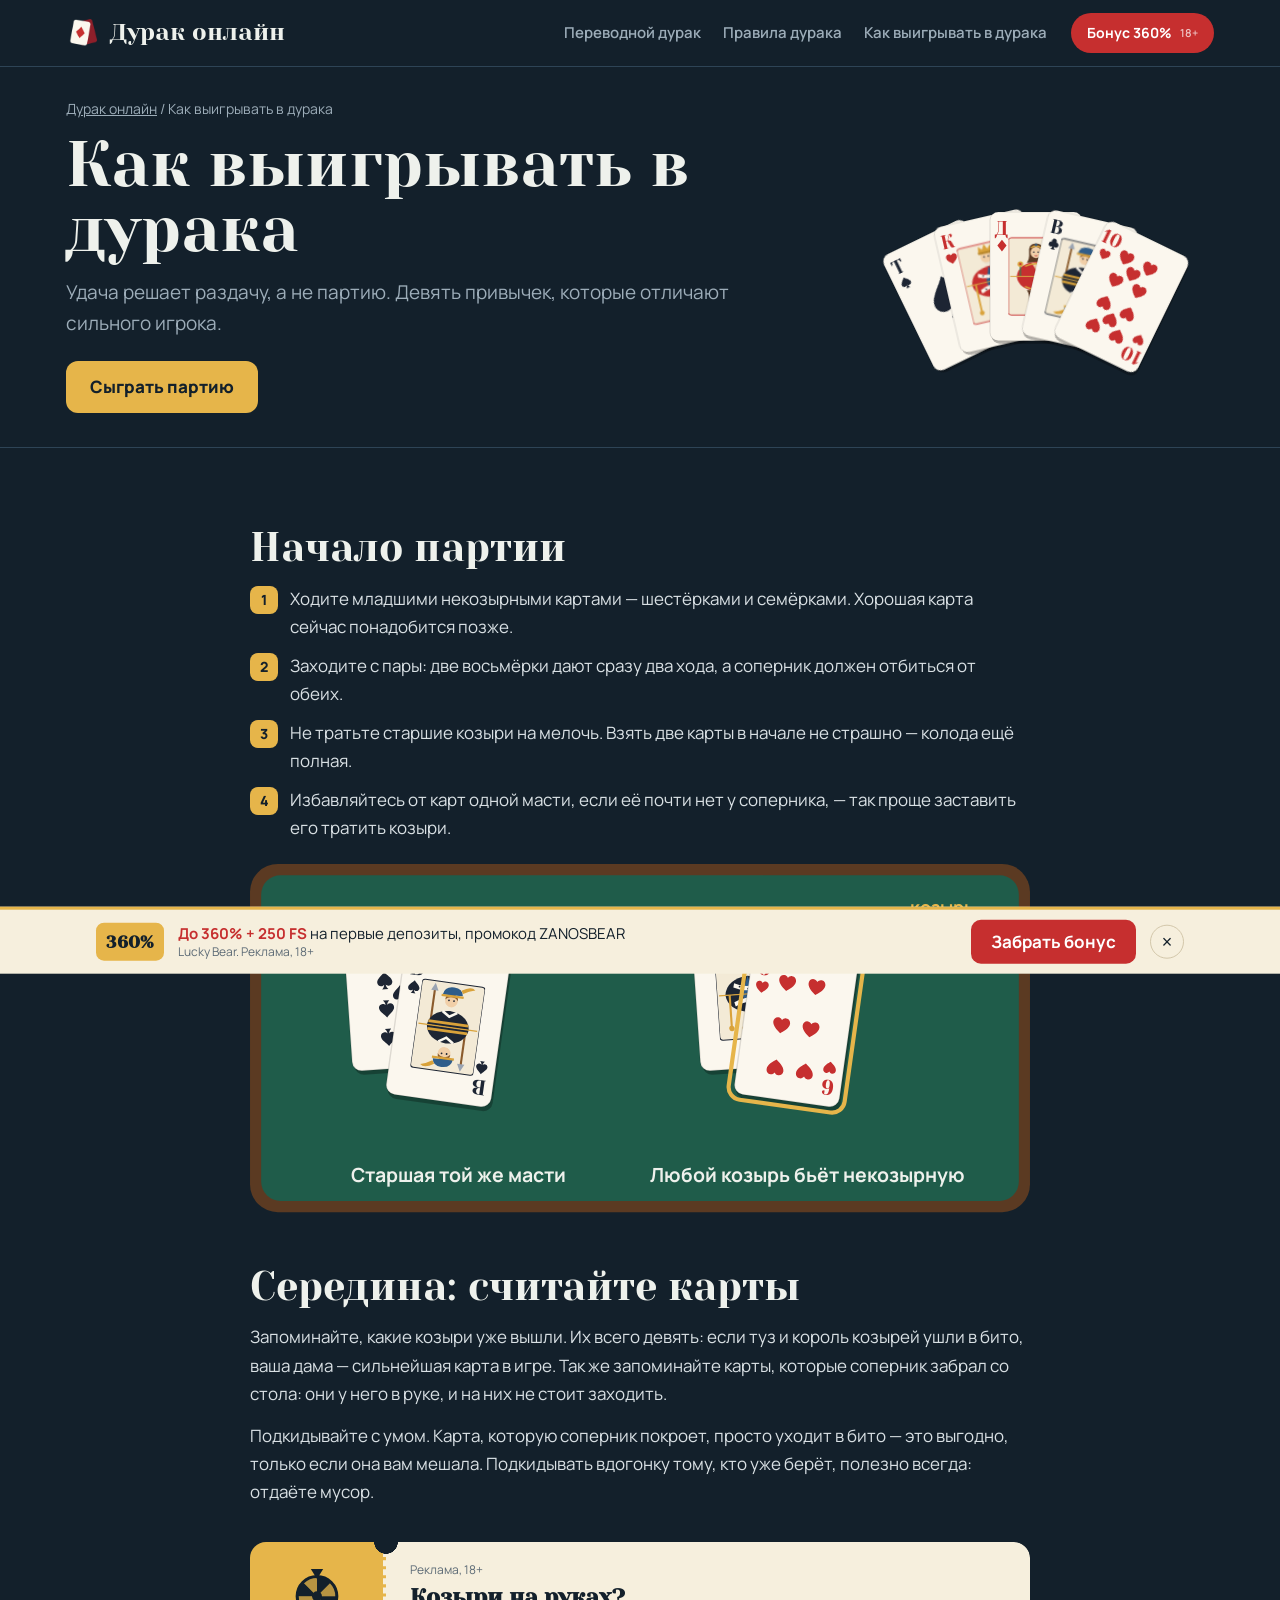
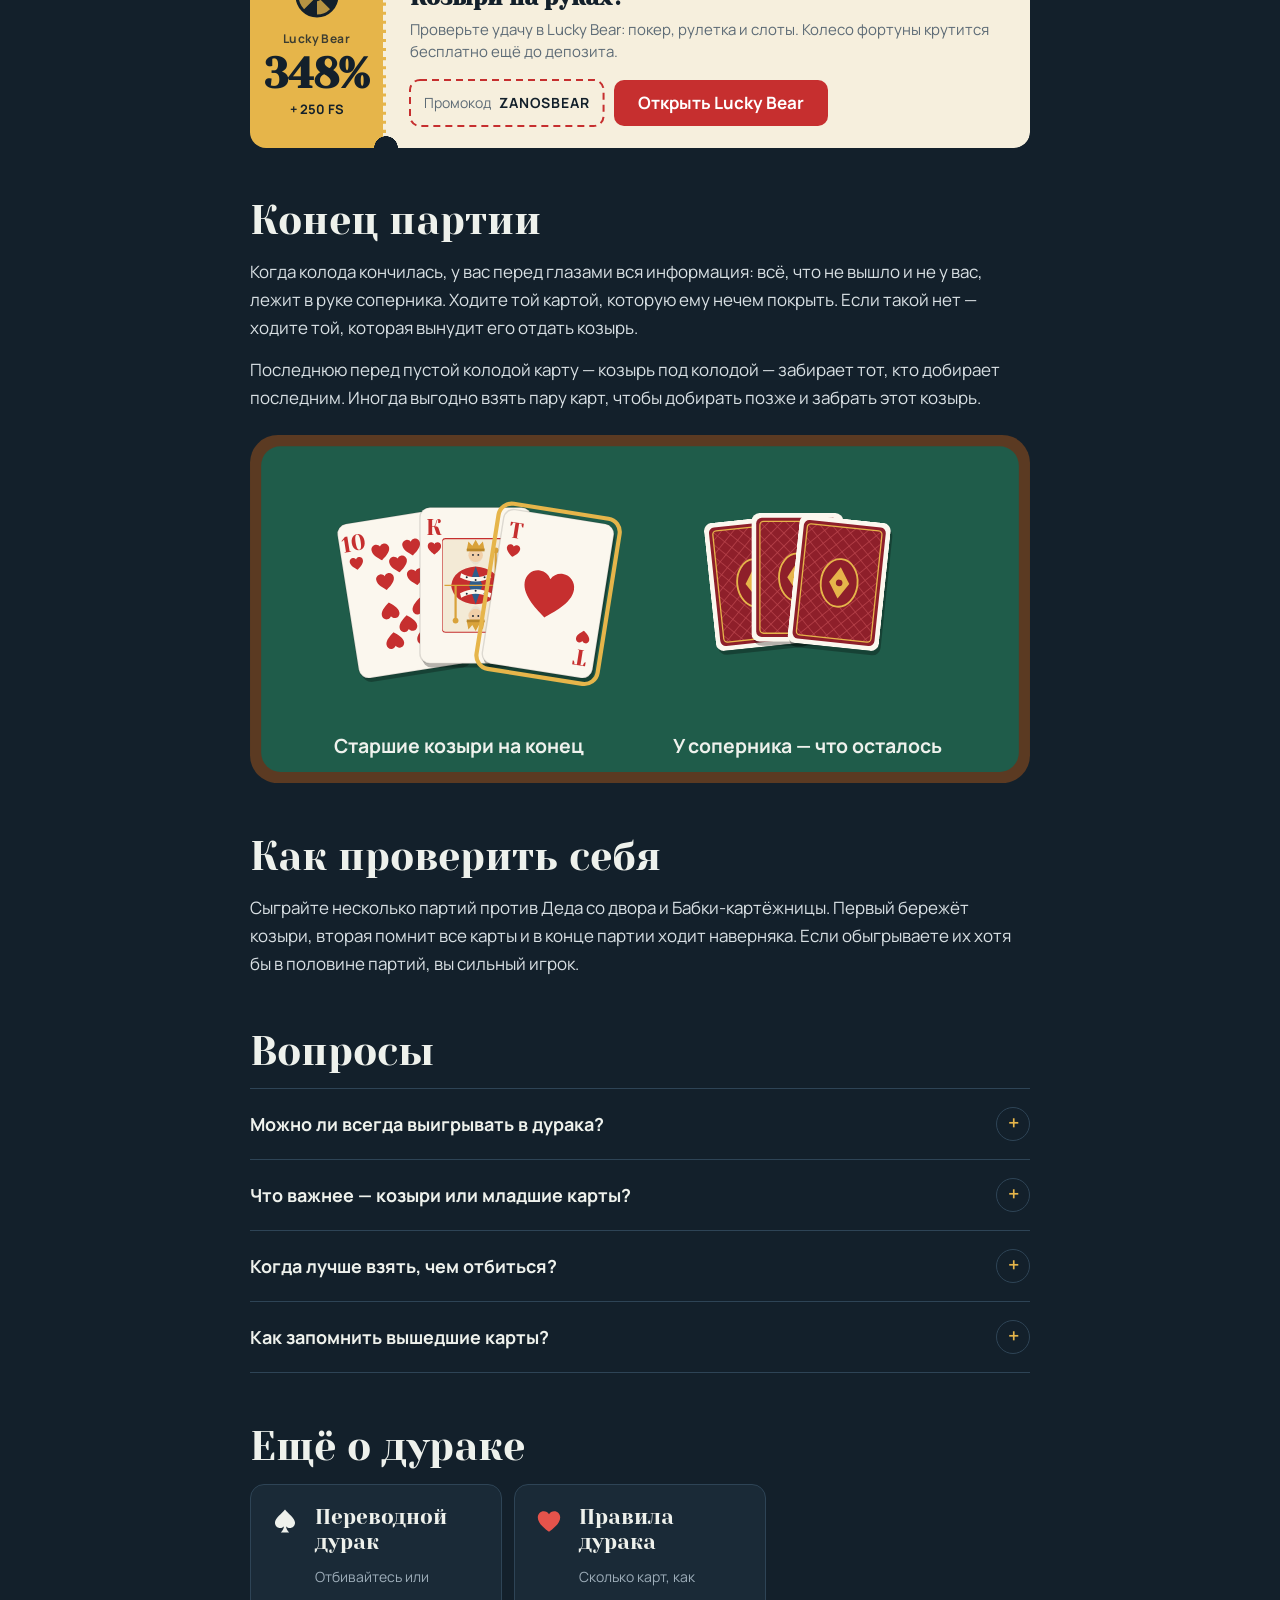
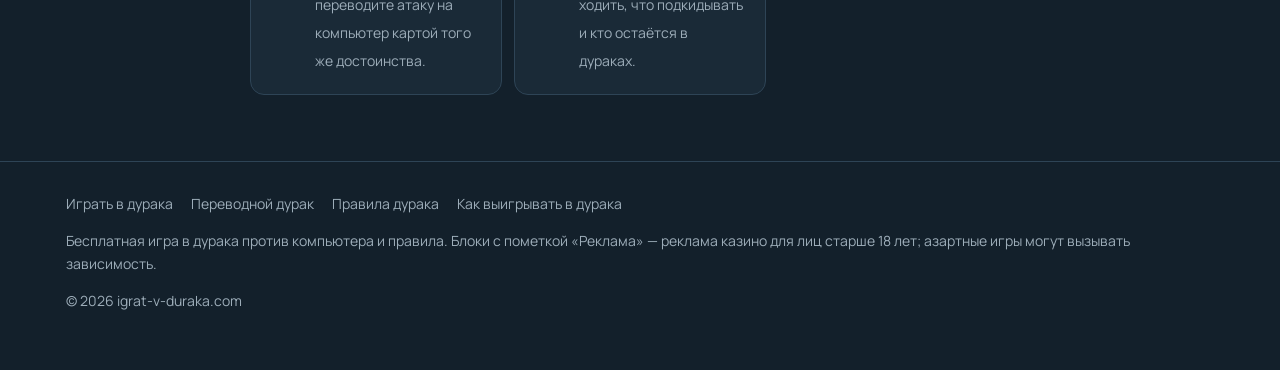
==== kak-vyigrat-v-duraka/index.html @ aa810a88 "Дурак онлайн: игра с компьютером (подкидной, переводной), правила, советы Co-Authored-By: Claude Opu" ====
<!DOCTYPE html>
<html lang="ru">
<head>
<meta charset="utf-8" />
<meta name="viewport" content="width=device-width, initial-scale=1" />
<title>Как выигрывать в дурака — 9 советов, которые работают</title>
<meta name="description" content="Как всегда выигрывать в дурака: какие карты держать, когда брать, как считать козыри и вышедшие карты, что подкидывать и как играть в конце партии." />
<meta name="robots" content="index, follow, max-image-preview:large" />
<meta name="theme-color" content="#13202B" />
<link rel="canonical" href="https://igrat-v-duraka.com/kak-vyigrat-v-duraka/" />
<meta property="og:type" content="website" />
<meta property="og:site_name" content="Дурак онлайн" />
<meta property="og:title" content="Как выигрывать в дурака — 9 советов, которые работают" />
<meta property="og:description" content="Как всегда выигрывать в дурака: какие карты держать, когда брать, как считать козыри и вышедшие карты, что подкидывать и как играть в конце партии." />
<meta property="og:url" content="https://igrat-v-duraka.com/kak-vyigrat-v-duraka/" />
<meta property="og:image" content="https://igrat-v-duraka.com/assets/og.png" />
<meta property="og:locale" content="ru_RU" />
<link rel="icon" href="/favicon.ico" sizes="any" />
<link rel="apple-touch-icon" href="/assets/icon-180.png" />
<link rel="preconnect" href="https://fonts.googleapis.com" />
<link rel="preconnect" href="https://fonts.gstatic.com" crossorigin />
<link rel="stylesheet" href="https://fonts.googleapis.com/css2?family=Yeseva+One&family=Manrope:wght@400;600;700;800&display=swap" />
<link rel="stylesheet" href="/assets/site.css?v=1" />
<script type="application/ld+json">{"@context": "https://schema.org", "@graph": [{"@type": "WebPage", "@id": "https://igrat-v-duraka.com/kak-vyigrat-v-duraka/#page", "url": "https://igrat-v-duraka.com/kak-vyigrat-v-duraka/", "name": "Как выигрывать в дурака — 9 советов, которые работают", "description": "Как всегда выигрывать в дурака: какие карты держать, когда брать, как считать козыри и вышедшие карты, что подкидывать и как играть в конце партии.", "inLanguage": "ru-RU", "isPartOf": {"@id": "https://igrat-v-duraka.com/#website"}}, {"@type": "BreadcrumbList", "itemListElement": [{"@type": "ListItem", "position": 1, "name": "Дурак онлайн", "item": "https://igrat-v-duraka.com/"}, {"@type": "ListItem", "position": 2, "name": "Как выигрывать в дурака", "item": "https://igrat-v-duraka.com/kak-vyigrat-v-duraka/"}]}, {"@type": "FAQPage", "@id": "https://igrat-v-duraka.com/kak-vyigrat-v-duraka/#faq", "mainEntity": [{"@type": "Question", "name": "Можно ли всегда выигрывать в дурака?", "acceptedAnswer": {"@type": "Answer", "text": "Нет: при плохой раздаче проиграть может и сильный игрок. Но счёт карт и бережливость к козырям заметно увеличивают долю побед."}}, {"@type": "Question", "name": "Что важнее — козыри или младшие карты?", "acceptedAnswer": {"@type": "Answer", "text": "Козыри решают конец партии. Поэтому в начале ими не разбрасываются, а избавляются от мелочи."}}, {"@type": "Question", "name": "Когда лучше взять, чем отбиться?", "acceptedAnswer": {"@type": "Answer", "text": "Когда отбиться можно только старшим козырем, а колода ещё большая. Пара мелких карт не испортит руку."}}, {"@type": "Question", "name": "Как запомнить вышедшие карты?", "acceptedAnswer": {"@type": "Answer", "text": "Начните с козырей и тузов. Девять козырей и четыре туза запомнить легко, а это самые важные карты."}}]}]}</script>
</head>
<body class="durak">
<svg width="0" height="0" style="position:absolute" aria-hidden="true" focusable="false"><defs><symbol id="su0" viewBox="0 0 24 24"><path d="M12 2.2C9.6 5.6 3.4 9.4 3.4 13.6c0 2.6 2 4.5 4.4 4.5 1.5 0 2.7-.7 3.3-1.6-.2 2-1 3.7-2.7 5.3h7.2c-1.7-1.6-2.5-3.3-2.7-5.3.6.9 1.8 1.6 3.3 1.6 2.4 0 4.4-1.9 4.4-4.5 0-4.2-6.2-8-8.6-11.4z"/></symbol><symbol id="su1" viewBox="0 0 24 24"><path d="M12 21.2C9.2 18.9 2.4 14.4 2.4 8.9 2.4 5.9 4.7 3.6 7.5 3.6c2 0 3.6 1.1 4.5 2.7.9-1.6 2.5-2.7 4.5-2.7 2.8 0 5.1 2.3 5.1 5.3 0 5.5-6.8 10-9.6 12.3z"/></symbol><symbol id="su2" viewBox="0 0 24 24"><path d="M12 1.8 20 12l-8 10.2L4 12z"/></symbol><symbol id="su3" viewBox="0 0 24 24"><path d="M12 2.4a4.4 4.4 0 0 0-4.1 6A4.4 4.4 0 1 0 10.7 16c-.3 2-1.1 3.9-2.7 5.6h8c-1.6-1.7-2.4-3.6-2.7-5.6a4.4 4.4 0 1 0 2.8-7.6A4.4 4.4 0 0 0 12 2.4z"/></symbol><symbol id="fK" viewBox="0 0 60 42"><path d="M8 42Q10 27 30 25Q50 27 52 42Z" fill="currentColor"/><path d="M30 25 24 42H36Z" fill="#2F5D8A"/><path d="M17 31Q30 38 43 31L44 35Q30 42 16 35Z" fill="#FBF7EE"/><circle cx="22" cy="34.6" r=".9" fill="#1D2533"/><circle cx="30" cy="37.2" r=".9" fill="#1D2533"/><circle cx="38" cy="34.6" r=".9" fill="#1D2533"/><path d="M48 12V42" stroke="#D9A23A" stroke-width="2"/><circle cx="48" cy="10.5" r="2.6" fill="#D9A23A"/><circle cx="30" cy="15" r="6.5" fill="#F1CFA8"/><path d="M23.5 16Q30 31 36.5 16Q34 21 30 21Q26 21 23.5 16Z" fill="#E9E1CF"/><path d="M22 10 23.5 2.5 27 6.5 30 1 33 6.5 36.5 2.5 38 10Z" fill="#D9A23A"/><rect x="22" y="9" width="16" height="2.4" fill="#B8862A"/><circle cx="27.6" cy="14.6" r=".85" fill="#1D2533"/><circle cx="32.4" cy="14.6" r=".85" fill="#1D2533"/></symbol><symbol id="fQ" viewBox="0 0 60 42"><path d="M22.5 17Q21 6 30 6Q39 6 37.5 17Q37 23 40 27H20Q23 23 22.5 17Z" fill="#5A3A24"/><path d="M9 42Q11 28 30 26Q49 28 51 42Z" fill="currentColor"/><path d="M25 27 30 35 35 27Z" fill="#F1CFA8"/><path d="M18 31Q30 25 42 31" stroke="#D9A23A" stroke-width="1.6" fill="none"/><path d="M13 42V31" stroke="#3E7A4E" stroke-width="1.5"/><circle cx="13" cy="28.5" r="3" fill="#D9A23A"/><circle cx="13" cy="28.5" r="1.2" fill="#C62F2F"/><circle cx="30" cy="16" r="6" fill="#F1CFA8"/><path d="M28.6 19.3Q30 20.3 31.4 19.3" stroke="#C62F2F" stroke-width=".9" fill="none"/><path d="M24 10.4Q30 5.6 36 10.4L35 11.6Q30 8.4 25 11.6Z" fill="#D9A23A"/><circle cx="30" cy="7.8" r="1.4" fill="#2F5D8A"/><circle cx="27.6" cy="15.6" r=".85" fill="#1D2533"/><circle cx="32.4" cy="15.6" r=".85" fill="#1D2533"/></symbol><symbol id="fJ" viewBox="0 0 60 42"><path d="M13 7V42" stroke="#8A5A2B" stroke-width="2"/><path d="M13 2 16.5 9H9.5Z" fill="#9AA4B2"/><path d="M10 42Q12 28 30 26.5Q48 28 50 42Z" fill="currentColor"/><path d="M11 37H49V39.6H11Z" fill="#D9A23A"/><path d="M23 27.5 30 32 37 27.5" stroke="#FBF7EE" stroke-width="2.4" fill="none"/><circle cx="30" cy="17" r="6" fill="#F1CFA8"/><path d="M24 16.5Q24 10.5 30 10.5Q36 10.5 36 16.5Q34 13.5 30 13.5Q26 13.5 24 16.5Z" fill="#8A5A2B"/><path d="M21 12Q22 4 31 4Q39 4 40 11Z" fill="#2F5D8A"/><path d="M20 11.4H41V13.6H20Z" fill="#D9A23A"/><path d="M38 6Q47 0 51 4Q45 5.5 40 9Z" fill="#D9A23A"/><circle cx="27.6" cy="16.8" r=".85" fill="#1D2533"/><circle cx="32.4" cy="16.8" r=".85" fill="#1D2533"/></symbol></defs></svg>
<header class="top"><div class="wrap top__in"><a class="logo" href="/"><img src="/assets/icon-180.png" alt="" width="34" height="34" />Дурак онлайн</a><nav class="nav" aria-label="Разделы"><a href="/perevodnoy-durak/">Переводной дурак</a><a href="/pravila-duraka/">Правила дурака</a><a href="/kak-vyigrat-v-duraka/">Как выигрывать в дурака</a></nav><a class="hcta" href="#" target="_blank" rel="nofollow sponsored noopener">Бонус 360%<span class="hcta__a">18+</span></a></div></header>
<main class="page"><section class="phead"><div class="wrap phead__in"><div class="phead__txt"><nav class="crumbs"><a href="/">Дурак онлайн</a> / Как выигрывать в дурака</nav><h1>Как выигрывать в дурака</h1><p>Удача решает раздачу, а не партию. Девять привычек, которые отличают сильного игрока.</p><a class="cta-play" href="/">Сыграть партию</a></div><svg class="phead__fan" viewBox="0 0 360 260" aria-hidden="true" focusable="false"><g transform="rotate(-26 180 300)"><g transform="translate(136 40) rotate(0 46 64.4)"><rect x="1.5" y="3" width="92" height="128.8" rx="8.28" fill="#000" fill-opacity=".28"/><rect width="92" height="128.8" rx="8.28" fill="#FBF7EE" stroke="#000" stroke-opacity=".12"/><text x="11.96" y="23" text-anchor="middle" font-family="Yeseva One,Georgia,serif" font-size="18.4" fill="#1D2533">Т</text><use href="#su0" x="5.06" y="26.68" width="13.8" height="13.8" fill="#1D2533"/><g transform="rotate(180 46 64.4)"><text x="11.96" y="23" text-anchor="middle" font-family="Yeseva One,Georgia,serif" font-size="18.4" fill="#1D2533">Т</text><use href="#su0" x="5.06" y="26.68" width="13.8" height="13.8" fill="#1D2533"/></g><use href="#su0" x="20.24" y="38.64" width="51.52" height="51.52" fill="#1D2533"/></g></g><g transform="rotate(-13 180 300)"><g transform="translate(136 40) rotate(0 46 64.4)"><rect x="1.5" y="3" width="92" height="128.8" rx="8.28" fill="#000" fill-opacity=".28"/><rect width="92" height="128.8" rx="8.28" fill="#FBF7EE" stroke="#000" stroke-opacity=".12"/><text x="11.96" y="23" text-anchor="middle" font-family="Yeseva One,Georgia,serif" font-size="18.4" fill="#C62F2F">К</text><use href="#su1" x="5.06" y="26.68" width="13.8" height="13.8" fill="#C62F2F"/><g transform="rotate(180 46 64.4)"><text x="11.96" y="23" text-anchor="middle" font-family="Yeseva One,Georgia,serif" font-size="18.4" fill="#C62F2F">К</text><use href="#su1" x="5.06" y="26.68" width="13.8" height="13.8" fill="#C62F2F"/></g><svg x="18.4" y="16.744" width="55.2" height="95.312" viewBox="0 0 60 84" color="#C62F2F" fill="#C62F2F"><rect width="60" height="84" rx="3" fill="#F3EAD6" stroke="#C62F2F" stroke-width="1"/><use href="#fK" width="60" height="42"/><use href="#fK" width="60" height="42" transform="rotate(180 30 42)"/><path d="M2 42H58" stroke="#D9A23A"/></svg></g></g><g transform="rotate(0 180 300)"><g transform="translate(136 40) rotate(0 46 64.4)"><rect x="1.5" y="3" width="92" height="128.8" rx="8.28" fill="#000" fill-opacity=".28"/><rect width="92" height="128.8" rx="8.28" fill="#FBF7EE" stroke="#000" stroke-opacity=".12"/><text x="11.96" y="23" text-anchor="middle" font-family="Yeseva One,Georgia,serif" font-size="18.4" fill="#C62F2F">Д</text><use href="#su2" x="5.06" y="26.68" width="13.8" height="13.8" fill="#C62F2F"/><g transform="rotate(180 46 64.4)"><text x="11.96" y="23" text-anchor="middle" font-family="Yeseva One,Georgia,serif" font-size="18.4" fill="#C62F2F">Д</text><use href="#su2" x="5.06" y="26.68" width="13.8" height="13.8" fill="#C62F2F"/></g><svg x="18.4" y="16.744" width="55.2" height="95.312" viewBox="0 0 60 84" color="#C62F2F" fill="#C62F2F"><rect width="60" height="84" rx="3" fill="#F3EAD6" stroke="#C62F2F" stroke-width="1"/><use href="#fQ" width="60" height="42"/><use href="#fQ" width="60" height="42" transform="rotate(180 30 42)"/><path d="M2 42H58" stroke="#D9A23A"/></svg></g></g><g transform="rotate(13 180 300)"><g transform="translate(136 40) rotate(0 46 64.4)"><rect x="1.5" y="3" width="92" height="128.8" rx="8.28" fill="#000" fill-opacity=".28"/><rect width="92" height="128.8" rx="8.28" fill="#FBF7EE" stroke="#000" stroke-opacity=".12"/><text x="11.96" y="23" text-anchor="middle" font-family="Yeseva One,Georgia,serif" font-size="18.4" fill="#1D2533">В</text><use href="#su3" x="5.06" y="26.68" width="13.8" height="13.8" fill="#1D2533"/><g transform="rotate(180 46 64.4)"><text x="11.96" y="23" text-anchor="middle" font-family="Yeseva One,Georgia,serif" font-size="18.4" fill="#1D2533">В</text><use href="#su3" x="5.06" y="26.68" width="13.8" height="13.8" fill="#1D2533"/></g><svg x="18.4" y="16.744" width="55.2" height="95.312" viewBox="0 0 60 84" color="#1D2533" fill="#1D2533"><rect width="60" height="84" rx="3" fill="#F3EAD6" stroke="#1D2533" stroke-width="1"/><use href="#fJ" width="60" height="42"/><use href="#fJ" width="60" height="42" transform="rotate(180 30 42)"/><path d="M2 42H58" stroke="#D9A23A"/></svg></g></g><g transform="rotate(26 180 300)"><g transform="translate(136 40) rotate(0 46 64.4)"><rect x="1.5" y="3" width="92" height="128.8" rx="8.28" fill="#000" fill-opacity=".28"/><rect width="92" height="128.8" rx="8.28" fill="#FBF7EE" stroke="#000" stroke-opacity=".12"/><text x="11.96" y="23" text-anchor="middle" font-family="Yeseva One,Georgia,serif" font-size="18.4" fill="#C62F2F">10</text><use href="#su1" x="5.06" y="26.68" width="13.8" height="13.8" fill="#C62F2F"/><g transform="rotate(180 46 64.4)"><text x="11.96" y="23" text-anchor="middle" font-family="Yeseva One,Georgia,serif" font-size="18.4" fill="#C62F2F">10</text><use href="#su1" x="5.06" y="26.68" width="13.8" height="13.8" fill="#C62F2F"/></g><use href="#su1" x="23.92" y="18.1056" width="18.4" height="18.4" fill="#C62F2F"/><use href="#su1" x="49.68" y="18.1056" width="18.4" height="18.4" fill="#C62F2F"/><use href="#su1" x="23.92" y="42.8661" width="18.4" height="18.4" fill="#C62F2F"/><use href="#su1" x="49.68" y="42.8661" width="18.4" height="18.4" fill="#C62F2F"/><use href="#su1" x="23.92" y="67.5339" width="18.4" height="18.4" fill="#C62F2F" transform="rotate(180 33.12 76.7339)"/><use href="#su1" x="49.68" y="67.5339" width="18.4" height="18.4" fill="#C62F2F" transform="rotate(180 58.88 76.7339)"/><use href="#su1" x="23.92" y="92.2944" width="18.4" height="18.4" fill="#C62F2F" transform="rotate(180 33.12 101.494)"/><use href="#su1" x="49.68" y="92.2944" width="18.4" height="18.4" fill="#C62F2F" transform="rotate(180 58.88 101.494)"/><use href="#su1" x="36.8" y="30.1613" width="18.4" height="18.4" fill="#C62F2F"/><use href="#su1" x="36.8" y="80.2387" width="18.4" height="18.4" fill="#C62F2F" transform="rotate(180 46 89.4387)"/></g></g></svg></div></section><div class="wrap"><article class="text"><h2 id="s91139">Начало партии</h2><ol><li>Ходите младшими некозырными картами — шестёрками и семёрками. Хорошая карта сейчас понадобится позже.</li><li>Заходите с пары: две восьмёрки дают сразу два хода, а соперник должен отбиться от обеих.</li><li>Не тратьте старшие козыри на мелочь. Взять две карты в начале не страшно — колода ещё полная.</li><li>Избавляйтесь от карт одной масти, если её почти нет у соперника, — так проще заставить его тратить козыри.</li></ol><figure class="scene"><svg viewBox="0 0 560 250" role="img" aria-label="Пример защиты: девятку пик кроют валетом пик, короля треф — козырной шестёркой червей"><rect width="560" height="250" rx="20" fill="#5B3A22"/><rect x="8" y="8" width="544" height="234" rx="14" fill="#1F5C4A"/><g transform="translate(70 40) rotate(-4 38 53.2)"><rect x="1.5" y="3" width="76" height="106.4" rx="6.84" fill="#000" fill-opacity=".28"/><rect width="76" height="106.4" rx="6.84" fill="#FBF7EE" stroke="#000" stroke-opacity=".12"/><text x="9.88" y="19" text-anchor="middle" font-family="Yeseva One,Georgia,serif" font-size="15.2" fill="#1D2533">9</text><use href="#su0" x="4.18" y="22.04" width="11.4" height="11.4" fill="#1D2533"/><g transform="rotate(180 38 53.2)"><text x="9.88" y="19" text-anchor="middle" font-family="Yeseva One,Georgia,serif" font-size="15.2" fill="#1D2533">9</text><use href="#su0" x="4.18" y="22.04" width="11.4" height="11.4" fill="#1D2533"/></g><use href="#su0" x="19.76" y="14.9568" width="15.2" height="15.2" fill="#1D2533"/><use href="#su0" x="41.04" y="14.9568" width="15.2" height="15.2" fill="#1D2533"/><use href="#su0" x="19.76" y="35.4111" width="15.2" height="15.2" fill="#1D2533"/><use href="#su0" x="41.04" y="35.4111" width="15.2" height="15.2" fill="#1D2533"/><use href="#su0" x="19.76" y="55.7889" width="15.2" height="15.2" fill="#1D2533" transform="rotate(180 27.36 63.3889)"/><use href="#su0" x="41.04" y="55.7889" width="15.2" height="15.2" fill="#1D2533" transform="rotate(180 48.64 63.3889)"/><use href="#su0" x="19.76" y="76.2432" width="15.2" height="15.2" fill="#1D2533" transform="rotate(180 27.36 83.8432)"/><use href="#su0" x="41.04" y="76.2432" width="15.2" height="15.2" fill="#1D2533" transform="rotate(180 48.64 83.8432)"/><use href="#su0" x="30.4" y="45.6" width="15.2" height="15.2" fill="#1D2533"/></g><g transform="translate(104 64) rotate(8 38 53.2)"><rect x="1.5" y="3" width="76" height="106.4" rx="6.84" fill="#000" fill-opacity=".28"/><rect width="76" height="106.4" rx="6.84" fill="#FBF7EE" stroke="#000" stroke-opacity=".12"/><text x="9.88" y="19" text-anchor="middle" font-family="Yeseva One,Georgia,serif" font-size="15.2" fill="#1D2533">В</text><use href="#su0" x="4.18" y="22.04" width="11.4" height="11.4" fill="#1D2533"/><g transform="rotate(180 38 53.2)"><text x="9.88" y="19" text-anchor="middle" font-family="Yeseva One,Georgia,serif" font-size="15.2" fill="#1D2533">В</text><use href="#su0" x="4.18" y="22.04" width="11.4" height="11.4" fill="#1D2533"/></g><svg x="15.2" y="13.832" width="45.6" height="78.736" viewBox="0 0 60 84" color="#1D2533" fill="#1D2533"><rect width="60" height="84" rx="3" fill="#F3EAD6" stroke="#1D2533" stroke-width="1"/><use href="#fJ" width="60" height="42"/><use href="#fJ" width="60" height="42" transform="rotate(180 30 42)"/><path d="M2 42H58" stroke="#D9A23A"/></svg></g><text x="150" y="228" text-anchor="middle" font-family="Manrope,system-ui,sans-serif" font-size="14" font-weight="700" fill="#EEF1EC">Старшая той же масти</text><g transform="translate(320 40) rotate(-4 38 53.2)"><rect x="1.5" y="3" width="76" height="106.4" rx="6.84" fill="#000" fill-opacity=".28"/><rect width="76" height="106.4" rx="6.84" fill="#FBF7EE" stroke="#000" stroke-opacity=".12"/><text x="9.88" y="19" text-anchor="middle" font-family="Yeseva One,Georgia,serif" font-size="15.2" fill="#1D2533">К</text><use href="#su3" x="4.18" y="22.04" width="11.4" height="11.4" fill="#1D2533"/><g transform="rotate(180 38 53.2)"><text x="9.88" y="19" text-anchor="middle" font-family="Yeseva One,Georgia,serif" font-size="15.2" fill="#1D2533">К</text><use href="#su3" x="4.18" y="22.04" width="11.4" height="11.4" fill="#1D2533"/></g><svg x="15.2" y="13.832" width="45.6" height="78.736" viewBox="0 0 60 84" color="#1D2533" fill="#1D2533"><rect width="60" height="84" rx="3" fill="#F3EAD6" stroke="#1D2533" stroke-width="1"/><use href="#fK" width="60" height="42"/><use href="#fK" width="60" height="42" transform="rotate(180 30 42)"/><path d="M2 42H58" stroke="#D9A23A"/></svg></g><g transform="translate(354 64) rotate(8 38 53.2)"><rect x="1.5" y="3" width="76" height="106.4" rx="6.84" fill="#000" fill-opacity=".28"/><rect x="-4" y="-4" width="84" height="114.4" rx="9.12" fill="none" stroke="#E6B54A" stroke-width="3"/><rect width="76" height="106.4" rx="6.84" fill="#FBF7EE" stroke="#000" stroke-opacity=".12"/><text x="9.88" y="19" text-anchor="middle" font-family="Yeseva One,Georgia,serif" font-size="15.2" fill="#C62F2F">6</text><use href="#su1" x="4.18" y="22.04" width="11.4" height="11.4" fill="#C62F2F"/><g transform="rotate(180 38 53.2)"><text x="9.88" y="19" text-anchor="middle" font-family="Yeseva One,Georgia,serif" font-size="15.2" fill="#C62F2F">6</text><use href="#su1" x="4.18" y="22.04" width="11.4" height="11.4" fill="#C62F2F"/></g><use href="#su1" x="19.76" y="14.9568" width="15.2" height="15.2" fill="#C62F2F"/><use href="#su1" x="41.04" y="14.9568" width="15.2" height="15.2" fill="#C62F2F"/><use href="#su1" x="19.76" y="45.6" width="15.2" height="15.2" fill="#C62F2F"/><use href="#su1" x="41.04" y="45.6" width="15.2" height="15.2" fill="#C62F2F"/><use href="#su1" x="19.76" y="76.2432" width="15.2" height="15.2" fill="#C62F2F" transform="rotate(180 27.36 83.8432)"/><use href="#su1" x="41.04" y="76.2432" width="15.2" height="15.2" fill="#C62F2F" transform="rotate(180 48.64 83.8432)"/></g><text x="400" y="228" text-anchor="middle" font-family="Manrope,system-ui,sans-serif" font-size="14" font-weight="700" fill="#EEF1EC">Любой козырь бьёт некозырную</text><text x="520" y="36" text-anchor="end" font-family="Manrope,system-ui,sans-serif" font-size="13" font-weight="700" fill="#E6B54A">козырь</text><use href="#su1" x="488" y="44" width="30" height="30" fill="#E6B54A"/></svg></figure><h2 id="s85509">Середина: считайте карты</h2><p>Запоминайте, какие козыри уже вышли. Их всего девять: если туз и король козырей ушли в бито, ваша дама — сильнейшая карта в игре. Так же запоминайте карты, которые соперник забрал со стола: они у него в руке, и на них не стоит заходить.</p><p>Подкидывайте с умом. Карта, которую соперник покроет, просто уходит в бито — это выгодно, только если она вам мешала. Подкидывать вдогонку тому, кто уже берёт, полезно всегда: отдаёте мусор.</p><aside class="lbc"><div class="lbc__stub"><span class="lbc__wheel" aria-hidden="true"><svg viewBox="-20 -22 40 42"><g class="lbw"><path d="M0 0L0.00 -16.00A16 16 0 0 1 11.31 -11.31z" fill="currentColor" fill-opacity="1"/><path d="M0 0L11.31 -11.31A16 16 0 0 1 16.00 0.00z" fill="currentColor" fill-opacity=".22"/><path d="M0 0L16.00 0.00A16 16 0 0 1 11.31 11.31z" fill="currentColor" fill-opacity="1"/><path d="M0 0L11.31 11.31A16 16 0 0 1 0.00 16.00z" fill="currentColor" fill-opacity=".22"/><path d="M0 0L0.00 16.00A16 16 0 0 1 -11.31 11.31z" fill="currentColor" fill-opacity="1"/><path d="M0 0L-11.31 11.31A16 16 0 0 1 -16.00 0.00z" fill="currentColor" fill-opacity=".22"/><path d="M0 0L-16.00 0.00A16 16 0 0 1 -11.31 -11.31z" fill="currentColor" fill-opacity="1"/><path d="M0 0L-11.31 -11.31A16 16 0 0 1 -0.00 -16.00z" fill="currentColor" fill-opacity=".22"/></g><circle r="16" fill="none" stroke="currentColor" stroke-width="2.5"/><circle r="4" fill="currentColor"/><path d="M-5 -22h10l-5 8z" fill="currentColor"/></svg></span><span class="lbc__brand">Lucky Bear</span><b class="lbc__pct">360%</b><span class="lbc__fs">+ 250 FS</span></div><div class="lbc__main"><p class="lbc__ad">Реклама, 18+</p><p class="lbc__t">Козыри на руках?</p><p class="lbc__d">Проверьте удачу в Lucky Bear: покер, рулетка и слоты. Колесо фортуны крутится бесплатно ещё до депозита.</p><div class="lbc__row"><span class="lbc__code"><svg class="lbc__ants" aria-hidden="true"><rect width="100%" height="100%" rx="10"/></svg>Промокод <b>ZANOSBEAR</b></span><a class="lbc__go" href="#" target="_blank" rel="nofollow sponsored noopener">Открыть Lucky Bear</a></div></div></aside><h2 id="s78164">Конец партии</h2><p>Когда колода кончилась, у вас перед глазами вся информация: всё, что не вышло и не у вас, лежит в руке соперника. Ходите той картой, которую ему нечем покрыть. Если такой нет — ходите той, которая вынудит его отдать козырь.</p><p>Последнюю перед пустой колодой карту — козырь под колодой — забирает тот, кто добирает последним. Иногда выгодно взять пару карт, чтобы добирать позже и забрать этот козырь.</p><figure class="scene"><svg viewBox="0 0 560 250" role="img" aria-label="Конец партии: три старших козыря червей на руке"><rect width="560" height="250" rx="20" fill="#5B3A22"/><rect x="8" y="8" width="544" height="234" rx="14" fill="#1F5C4A"/><g transform="translate(70 58) rotate(-9 40 56)"><rect x="1.5" y="3" width="80" height="112" rx="7.2" fill="#000" fill-opacity=".28"/><rect width="80" height="112" rx="7.2" fill="#FBF7EE" stroke="#000" stroke-opacity=".12"/><text x="10.4" y="20" text-anchor="middle" font-family="Yeseva One,Georgia,serif" font-size="16" fill="#C62F2F">10</text><use href="#su1" x="4.4" y="23.2" width="12" height="12" fill="#C62F2F"/><g transform="rotate(180 40 56)"><text x="10.4" y="20" text-anchor="middle" font-family="Yeseva One,Georgia,serif" font-size="16" fill="#C62F2F">10</text><use href="#su1" x="4.4" y="23.2" width="12" height="12" fill="#C62F2F"/></g><use href="#su1" x="20.8" y="15.744" width="16" height="16" fill="#C62F2F"/><use href="#su1" x="43.2" y="15.744" width="16" height="16" fill="#C62F2F"/><use href="#su1" x="20.8" y="37.2749" width="16" height="16" fill="#C62F2F"/><use href="#su1" x="43.2" y="37.2749" width="16" height="16" fill="#C62F2F"/><use href="#su1" x="20.8" y="58.7251" width="16" height="16" fill="#C62F2F" transform="rotate(180 28.8 66.7251)"/><use href="#su1" x="43.2" y="58.7251" width="16" height="16" fill="#C62F2F" transform="rotate(180 51.2 66.7251)"/><use href="#su1" x="20.8" y="80.256" width="16" height="16" fill="#C62F2F" transform="rotate(180 28.8 88.256)"/><use href="#su1" x="43.2" y="80.256" width="16" height="16" fill="#C62F2F" transform="rotate(180 51.2 88.256)"/><use href="#su1" x="32" y="26.2272" width="16" height="16" fill="#C62F2F"/><use href="#su1" x="32" y="69.7728" width="16" height="16" fill="#C62F2F" transform="rotate(180 40 77.7728)"/></g><g transform="translate(122 52) rotate(0 40 56)"><rect x="1.5" y="3" width="80" height="112" rx="7.2" fill="#000" fill-opacity=".28"/><rect width="80" height="112" rx="7.2" fill="#FBF7EE" stroke="#000" stroke-opacity=".12"/><text x="10.4" y="20" text-anchor="middle" font-family="Yeseva One,Georgia,serif" font-size="16" fill="#C62F2F">К</text><use href="#su1" x="4.4" y="23.2" width="12" height="12" fill="#C62F2F"/><g transform="rotate(180 40 56)"><text x="10.4" y="20" text-anchor="middle" font-family="Yeseva One,Georgia,serif" font-size="16" fill="#C62F2F">К</text><use href="#su1" x="4.4" y="23.2" width="12" height="12" fill="#C62F2F"/></g><svg x="16" y="14.56" width="48" height="82.88" viewBox="0 0 60 84" color="#C62F2F" fill="#C62F2F"><rect width="60" height="84" rx="3" fill="#F3EAD6" stroke="#C62F2F" stroke-width="1"/><use href="#fK" width="60" height="42"/><use href="#fK" width="60" height="42" transform="rotate(180 30 42)"/><path d="M2 42H58" stroke="#D9A23A"/></svg></g><g transform="translate(174 58) rotate(9 40 56)"><rect x="1.5" y="3" width="80" height="112" rx="7.2" fill="#000" fill-opacity=".28"/><rect x="-4" y="-4" width="88" height="120" rx="9.6" fill="none" stroke="#E6B54A" stroke-width="3"/><rect width="80" height="112" rx="7.2" fill="#FBF7EE" stroke="#000" stroke-opacity=".12"/><text x="10.4" y="20" text-anchor="middle" font-family="Yeseva One,Georgia,serif" font-size="16" fill="#C62F2F">Т</text><use href="#su1" x="4.4" y="23.2" width="12" height="12" fill="#C62F2F"/><g transform="rotate(180 40 56)"><text x="10.4" y="20" text-anchor="middle" font-family="Yeseva One,Georgia,serif" font-size="16" fill="#C62F2F">Т</text><use href="#su1" x="4.4" y="23.2" width="12" height="12" fill="#C62F2F"/></g><use href="#su1" x="17.6" y="33.6" width="44.8" height="44.8" fill="#C62F2F"/></g><text x="150" y="228" text-anchor="middle" font-family="Manrope,system-ui,sans-serif" font-size="14" font-weight="700" fill="#EEF1EC">Старшие козыри на конец</text><g transform="translate(330 60) rotate(-6 33 46.2)"><rect x="1.5" y="3" width="66" height="92.4" rx="5.94" fill="#000" fill-opacity=".28"/><image href="/assets/back.svg" width="66" height="92.4" preserveAspectRatio="none"/></g><g transform="translate(360 56) rotate(0 33 46.2)"><rect x="1.5" y="3" width="66" height="92.4" rx="5.94" fill="#000" fill-opacity=".28"/><image href="/assets/back.svg" width="66" height="92.4" preserveAspectRatio="none"/></g><g transform="translate(390 60) rotate(6 33 46.2)"><rect x="1.5" y="3" width="66" height="92.4" rx="5.94" fill="#000" fill-opacity=".28"/><image href="/assets/back.svg" width="66" height="92.4" preserveAspectRatio="none"/></g><text x="400" y="228" text-anchor="middle" font-family="Manrope,system-ui,sans-serif" font-size="14" font-weight="700" fill="#EEF1EC">У соперника — что осталось</text></svg></figure><h2 id="s66668">Как проверить себя</h2><p>Сыграйте несколько партий против Деда со двора и Бабки-картёжницы. Первый бережёт козыри, вторая помнит все карты и в конце партии ходит наверняка. Если обыгрываете их хотя бы в половине партий, вы сильный игрок.</p><h2>Вопросы</h2><div class="faq"><details><summary>Можно ли всегда выигрывать в дурака?</summary><p>Нет: при плохой раздаче проиграть может и сильный игрок. Но счёт карт и бережливость к козырям заметно увеличивают долю побед.</p></details><details><summary>Что важнее — козыри или младшие карты?</summary><p>Козыри решают конец партии. Поэтому в начале ими не разбрасываются, а избавляются от мелочи.</p></details><details><summary>Когда лучше взять, чем отбиться?</summary><p>Когда отбиться можно только старшим козырем, а колода ещё большая. Пара мелких карт не испортит руку.</p></details><details><summary>Как запомнить вышедшие карты?</summary><p>Начните с козырей и тузов. Девять козырей и четыре туза запомнить легко, а это самые важные карты.</p></details></div><h2>Ещё о дураке</h2><div class="more"><a href="/perevodnoy-durak/"><svg class="su" aria-hidden="true" focusable="false"><use href="#su0"/></svg><b>Переводной дурак</b><span>Отбивайтесь или переводите атаку на компьютер картой того же достоинства.</span></a><a href="/pravila-duraka/"><svg class="su" aria-hidden="true" focusable="false"><use href="#su1"/></svg><b>Правила дурака</b><span>Сколько карт, как ходить, что подкидывать и кто остаётся в дураках.</span></a></div></article></div></main>
<footer class="foot"><div class="wrap"><nav class="foot__nav"><a href="/">Играть в дурака</a><a href="/perevodnoy-durak/">Переводной дурак</a><a href="/pravila-duraka/">Правила дурака</a><a href="/kak-vyigrat-v-duraka/">Как выигрывать в дурака</a></nav><p>Бесплатная игра в дурака против компьютера и правила. Блоки с пометкой «Реклама» — реклама казино для лиц старше 18 лет; азартные игры могут вызывать зависимость.</p><p>© 2026 igrat-v-duraka.com</p></div></footer>
<div class="lbbar" id="lbbar" role="complementary" aria-label="Реклама"><div class="lbbar__in"><span class="lbbadge">360%</span><div class="lbbar__t"><b>До 360% + 250 FS</b><span class="lbbar__d"> на первые депозиты, промокод ZANOSBEAR</span><small>Lucky Bear. Реклама, 18+</small></div><a class="lbbar__go" href="#" target="_blank" rel="nofollow sponsored noopener">Забрать бонус</a><button class="lbbar__x" type="button" aria-label="Закрыть рекламу">×</button></div></div>
<script>(function(){if(!('IntersectionObserver' in window)||matchMedia('(prefers-reduced-motion: reduce)').matches)return;function spin(c){c.classList.remove('is-spin');void c.offsetWidth;c.classList.add('is-spin')}function count(c){var e=c.querySelector('.lbc__pct'),t0=null;if(!e)return;function f(t){t0=t0||t;var k=Math.min(1,(t-t0)/1100);e.textContent=Math.round(360*(1-Math.pow(1-k,3)))+'%';if(k<1)requestAnimationFrame(f);else{c.classList.add('is-pop')}}requestAnimationFrame(f)}var io=new IntersectionObserver(function(es){es.forEach(function(x){var c=x.target;if(!x.isIntersecting){c.__v=0;return}c.__v=1;if(!c.__d){c.__d=1;count(c);spin(c);setInterval(function(){if(c.__v)spin(c)},9000)}})},{threshold:.5});document.querySelectorAll('.lbc').forEach(function(c){io.observe(c)})})()</script><script>(function(){var b=document.getElementById('lbbar');if(!b)return;try{if(sessionStorage.getItem('lbx')){b.remove();return}}catch(e){}var on=false;function f(){var s=(window.scrollY||document.documentElement.scrollTop)>450;if(s!==on){on=s;b.classList.toggle('on',s);document.body.classList.toggle('has-lbbar',s)}}window.addEventListener('scroll',f,{passive:true});f();b.querySelector('.lbbar__x').addEventListener('click',function(){b.remove();document.body.classList.remove('has-lbbar');try{sessionStorage.setItem('lbx','1')}catch(e){}})})()</script>
</body>
</html>
---- assets/site.css ----
:root{--bg:#13202B;--panel:#1A2A37;--panel2:#213444;--line:#2E4456;--felt:#1F5C4A;--felt-line:#2A6E5A;--rail:#5B3A22;--rail2:#4A2F1B;--gold:#E6B54A;--ink:#EEF1EC;--mute:#9DADB9;--red:#C62F2F;--card:#FBF7EE;
--lb-body:#F6EFDD;--lb-ink:#13202B;--lb-mute:#5D6B76;--lb-stub:#E6B54A;--lb-stub-ink:#13202B;--lb-btn:#C62F2F;--lb-btn-ink:#FFFFFF;--lb-line:#D3C7AA;--lb-accent:#C62F2F;--lb-pulse:rgba(198,47,47,.5);--lb-display:"Yeseva One",Georgia,serif}
*{box-sizing:border-box}html{-webkit-text-size-adjust:100%}
body{margin:0;background:var(--bg);color:var(--ink);font:17px/1.65 Manrope,system-ui,sans-serif}
a{color:var(--gold)}a:hover{color:var(--ink)}
:focus-visible{outline:3px solid var(--gold);outline-offset:2px}
.wrap{max-width:1180px;margin:0 auto;padding:0 16px}
h1,h2,h3,.logo{font-family:"Yeseva One",Georgia,serif;font-weight:400}
/* шапка */
.top{border-bottom:1px solid var(--line)}
.top__in{display:flex;align-items:center;gap:24px;height:66px}
.logo{display:inline-flex;align-items:center;gap:10px;color:var(--ink);text-decoration:none;font-size:24px}
.logo img{width:34px;height:34px}
.nav{display:flex;gap:22px;margin-left:auto;white-space:nowrap}.logo{white-space:nowrap}.nav a{color:var(--mute);text-decoration:none;font-size:15px;font-weight:600}.nav a:hover{color:var(--ink)}
/* игра */
.play{padding:26px 0 0}
.play .crumbs{margin:0 0 12px}
.play__head{display:flex;align-items:flex-end;justify-content:space-between;gap:24px;margin:0 0 18px}
.play h1{font-size:clamp(36px,5vw,62px);line-height:1;margin:0}
.play__lead{color:var(--mute);margin:0;max-width:31em;font-size:16px}
.modes{display:inline-flex;gap:4px;padding:4px;margin:0 0 16px;border-radius:12px;background:var(--panel);border:1px solid var(--line)}
.modes a{display:inline-flex;align-items:center;min-height:40px;padding:0 16px;border-radius:9px;color:var(--mute);text-decoration:none;font-weight:700;font-size:15px}
.modes a:hover{color:var(--ink)}.modes a[aria-current]{background:var(--gold);color:#13202B}
.dk{display:grid;grid-template-columns:minmax(0,1fr) 300px;gap:18px;align-items:start}
.dk__rail{padding:12px;border-radius:26px;background:var(--rail);box-shadow:inset 0 0 0 2px #6E4A2E,inset 0 -5px 0 var(--rail2),0 10px 0 #0B141B}
.dk__table{--cw:clamp(46px,6.9vw,80px);--ch:calc(var(--cw)*1.4);position:relative;display:grid;grid-template-rows:auto 1fr auto;gap:4px;padding:0 10px 10px;border-radius:16px;
 background:var(--felt) url("/assets/felt.svg") 0 0/24px 24px;box-shadow:inset 0 0 0 2px var(--felt-line);overflow:hidden;-webkit-user-select:none;user-select:none;-webkit-touch-callout:none}
.dk__opp{position:relative;height:calc(var(--ch)*.62)}
.dk__opp .cd{width:calc(var(--cw)*.74);margin-top:calc(var(--ch)*-.36)}
.dk__who{position:absolute;right:2px;top:8px;display:flex;flex-direction:column;align-items:flex-end;font:700 13px/1.2 Manrope,sans-serif;color:var(--ink);z-index:2;text-align:right}
.dk__who small{font-size:12px;font-weight:600;color:#BFD8CD}
.dk__mid{display:grid;grid-template-columns:calc(var(--cw)*1.62) minmax(0,1fr) calc(var(--cw)*1.15);align-items:center;gap:8px;min-height:calc(var(--ch)*2.55)}
.dk__deck{position:relative;height:var(--ch)}
.dk__deck .cd{left:0;top:0}
.dk__deck .cd--trump{left:calc(var(--cw)*.42);rotate:90deg}
.cd--pile{translate:calc(var(--k)*-1.5px) calc(var(--k)*-1.5px);z-index:2}
.dk__cnt{position:absolute;left:calc(var(--cw)*.5);top:calc(var(--ch)*.5);z-index:3;translate:-50% -50%;min-width:34px;padding:3px 8px;border-radius:99px;background:#13202B;color:var(--ink);font:800 14px/1.3 Manrope,sans-serif;text-align:center}
.dk__empty{display:flex;flex-direction:column;align-items:center;gap:2px;color:#BFD8CD;font-size:12px;font-weight:700}
.dk__empty .su{width:calc(var(--cw)*.6);height:calc(var(--cw)*.6);fill:#13202B;opacity:.55}.dk__empty.is-r .su{fill:var(--red);opacity:.75}
.dk__field{display:flex;flex-wrap:wrap;justify-content:center;align-content:center;gap:4px 6px;min-height:calc(var(--ch)*2.5);border-radius:14px;transition:background-color .2s}
.dk__field.is-hot{background:rgba(255,255,255,.07)}
.is-dragging .dk__field.is-drop{box-shadow:inset 0 0 0 2px rgba(230,181,74,.6)}
.pr{position:relative;width:calc(var(--cw)*1.3);height:calc(var(--ch)*1.2)}
.pr .cd--a{left:0;top:0;rotate:-3deg}
.pr .cd--d{left:calc(var(--cw)*.3);top:calc(var(--ch)*.2);rotate:7deg;z-index:2}
.pr.is-to{cursor:pointer}
.pr.is-to::after{content:"";position:absolute;left:-4px;top:-4px;width:calc(var(--cw) + 8px);height:calc(var(--ch) + 8px);border-radius:12px;border:3px solid var(--gold);z-index:3;animation:tgt 1.2s ease-in-out infinite;pointer-events:none}
.pr.is-to.is-hot::after{background:rgba(230,181,74,.25)}
@keyframes tgt{50%{box-shadow:0 0 0 6px rgba(230,181,74,.3)}}
.pr--x{display:flex;align-items:center;justify-content:center;width:var(--cw);height:var(--ch);margin-left:calc(var(--cw)*.1);border-radius:10px;border:2px dashed rgba(238,241,236,.45);color:#D9EDE4;font:700 12px/1.2 Manrope,sans-serif;text-align:center}
.pr--x.is-to{border:3px solid var(--gold);color:var(--gold);background:rgba(230,181,74,.12)}.pr--x.is-to::after{display:none}
.dk__out{position:relative;height:var(--ch)}
.dk__out .cd{left:calc(var(--cw)*.08);top:0}
.dk__olab{position:absolute;left:0;right:0;bottom:calc(var(--ch)*-.28);text-align:center;font:700 12px Manrope,sans-serif;color:#BFD8CD}
.dk__me{position:relative;height:calc(var(--ch)*1.34)}
.dk__me .cd{width:calc(var(--cw)*1.12);top:0;margin-top:calc(var(--ch)*.12);transition:margin-top .18s ease,filter .2s ease}
/* карта */
.cd{position:absolute;width:var(--cw);aspect-ratio:5/7;padding:0;border:0;border-radius:calc(var(--cw)*.09);background:var(--card);color:var(--ink-card,#1D2533);
 box-shadow:0 0 0 1px rgba(0,0,0,.14),0 2px 0 rgba(0,0,0,.18),0 6px 12px rgba(0,0,0,.22);container-type:inline-size;font:inherit;-webkit-tap-highlight-color:transparent}
.cd--r{color:var(--red)}
.cd__i{position:absolute;left:4cqw;top:4cqw;width:20cqw;display:flex;flex-direction:column;align-items:center;font:400 21cqw/1 "Yeseva One",Georgia,serif;letter-spacing:-.04em}
.cd__i .su{width:15cqw;height:15cqw;margin-top:2cqw;fill:currentColor}
.cd__i--b{left:auto;top:auto;right:4cqw;bottom:4cqw;rotate:180deg}
.cd__pips{position:absolute;left:24%;right:24%;top:14%;bottom:14%}
.pp{position:absolute;width:19cqw;height:19cqw;translate:-50% -50%;fill:currentColor}.pp.dn{rotate:180deg}
.cd__big{position:absolute;left:50%;top:50%;width:54cqw;height:54cqw;translate:-50% -50%;fill:currentColor}
.cd__art{position:absolute;left:21%;right:21%;top:13%;bottom:13%;border-radius:3cqw;background:#F3EAD6;box-shadow:0 0 0 1px currentColor;overflow:hidden}
.cd__art svg{display:block;width:100%;height:100%}
.cd--back{background:#8E1F2A url("/assets/back.svg") center/100% 100%}
.dk__me .cd.is-ok{cursor:grab;margin-top:calc(var(--ch)*.03)}
.dk__me .cd.is-no{filter:brightness(.74)}
@media(hover:hover){.dk__me .cd.is-ok:hover{margin-top:calc(var(--ch)*-.04)}}
.dk__me .cd.is-sel{margin-top:calc(var(--ch)*-.1);box-shadow:0 0 0 3px var(--gold),0 12px 22px rgba(0,0,0,.35)}
.cd.was-back{animation:cdflip .5s ease-out both}
.cd.was-back::after{content:"";position:absolute;inset:0;border-radius:inherit;background:#8E1F2A url("/assets/back.svg") center/100% 100%;animation:cdback .5s linear both}
@keyframes cdflip{0%{transform:perspective(500px) rotateY(0)}50%{transform:perspective(500px) rotateY(90deg)}100%{transform:none}}
@keyframes cdback{0%,49.9%{opacity:1}50%,100%{opacity:0}}
.cd--ghost{position:fixed;z-index:100;margin:0!important;pointer-events:none;cursor:grabbing;scale:1.1;rotate:5deg;box-shadow:0 0 0 1px rgba(0,0,0,.14),0 18px 30px rgba(0,0,0,.45)}
/* тасовка и козырь */
.dk__deck.is-shuffle .cd--pile:nth-of-type(odd){animation:shufl .3s ease-in-out 3 alternate}
.dk__deck.is-shuffle .cd--pile:nth-of-type(even){animation:shufr .3s ease-in-out 3 alternate}
@keyframes shufl{to{transform:translateX(calc(var(--cw)*-.45)) rotate(-8deg)}}@keyframes shufr{to{transform:translateX(calc(var(--cw)*.45)) rotate(8deg)}}
.dk__deck.is-shuffle .cd--trump{opacity:0}
.dk__deck.is-reveal .cd--trump{animation:trin .6s cubic-bezier(.3,1.4,.5,1) both}
@keyframes trin{from{rotate:0deg;translate:calc(var(--cw)*-.4) 0;opacity:0}}
/* панель */
.dk__side{display:flex;flex-direction:column;gap:14px;padding:18px;border-radius:18px;background:var(--panel);border:1px solid var(--line);transition:border-color .3s}
.dk.is-you .dk__side{border-color:var(--gold)}
.dk__msg{margin:0;min-height:76px;font-size:16px;line-height:1.45}
.dk__msg.is-new{animation:msgin .3s ease-out}.dk__msg.is-shake{animation:shake .4s ease-out}
@keyframes msgin{from{opacity:0;transform:translateY(5px)}}@keyframes shake{20%{transform:translateX(-5px)}40%{transform:translateX(5px)}60%{transform:translateX(-3px)}80%{transform:translateX(2px)}}
.dk__info{display:grid;grid-template-columns:1.3fr 1fr 1fr;gap:6px}
.dk__info>span{display:flex;flex-direction:column;padding:9px 10px;border-radius:10px;background:var(--panel2);font-size:12px;font-weight:600;color:var(--mute);line-height:1.3}
.dk__info b{font-size:16px;color:var(--ink)}
.dk__info .dk__tr{flex-direction:row;align-items:center;gap:8px}.dk__tr>span{display:flex;flex-direction:column}
.dk__tr .su{flex:none;width:28px;height:28px;fill:var(--ink)}.dk__tr.is-r .su{fill:#E5534B}
.dk__btns{display:grid;grid-template-columns:1fr;gap:8px}
.btn{min-height:46px;padding:0 12px;border-radius:12px;border:1.5px solid var(--line);background:none;color:var(--ink);font:700 15px Manrope,sans-serif;cursor:pointer}
.btn:hover:not(:disabled){border-color:var(--gold)}
.btn--main{min-height:54px;background:var(--gold);border-color:var(--gold);color:#13202B;font-size:18px}
.btn--main:hover:not(:disabled){background:var(--ink);border-color:var(--ink)}
.btn--main:not(:disabled){animation:btnready 2.2s ease-in-out infinite}@keyframes btnready{50%{box-shadow:0 0 0 6px rgba(230,181,74,.25)}}
.btn:disabled{opacity:.4;cursor:default;animation:none}
.dk__lvl{padding-top:12px;border-top:1px solid var(--line);font-size:13px;line-height:1.4;color:var(--mute)}.dk__lvl b{color:var(--ink)}
.dk .dk__promo{display:none}.dk.is-over .dk__promo{display:grid;animation:promoin .5s .6s both,lbfloat 2.6s 1.1s ease-in-out infinite}
@keyframes promoin{from{opacity:0;transform:translateY(18px)}}
/* выбор соперника и итог */
.dk__pick,.dk__result{position:absolute;inset:0;z-index:40;display:flex;flex-direction:column;align-items:center;justify-content:center;gap:14px;padding:16px;background:rgba(19,32,43,.86);text-align:center;animation:fade .3s ease-out both}
@keyframes fade{from{opacity:0}}
.dk__pickt{margin:0;font:400 clamp(28px,4vw,42px)/1.1 "Yeseva One",Georgia,serif;color:var(--ink)}
.dk__pickg{display:grid;grid-template-columns:repeat(2,minmax(0,230px));gap:10px;width:100%;justify-content:center}
.dk__pickg button{display:flex;flex-direction:column;align-items:flex-start;gap:4px;padding:12px 14px;border-radius:14px;border:1.5px solid var(--line);background:var(--panel);color:var(--ink);text-align:left;cursor:pointer;font:inherit;
 animation:pickin .45s calc(var(--k)*70ms + .1s) cubic-bezier(.3,1.4,.5,1) both;transition:border-color .2s,background-color .2s,transform .2s}
.dk__pickg button:hover,.dk__pickg button:focus-visible{border-color:var(--gold);background:var(--panel2);transform:translateY(-2px)}
.dk__pickg button.is-last{border-color:var(--gold)}
.dk__pickg b{font:400 20px/1.15 "Yeseva One",Georgia,serif}.dk__pickg span{font-size:13px;line-height:1.3;color:var(--mute)}
.lvlbar{display:flex;gap:3px;margin-top:4px;color:var(--gold)}.lvlbar s{width:14px;height:4px;border-radius:2px;background:currentColor;opacity:.25}.lvlbar s.on{opacity:1}
@keyframes pickin{from{opacity:0;transform:translateY(12px) scale(.92)}}
.dk__result{cursor:pointer;overflow:hidden}
.dk__result>b{position:relative;font:400 clamp(44px,7vw,84px)/1 "Yeseva One",Georgia,serif;color:var(--ink);animation:respop .7s .15s cubic-bezier(.3,1.6,.5,1) both}
.dk__result.is-win>b{color:var(--gold)}
.dk__result>span:not(.dk__burst){position:relative;max-width:26em;font-size:17px;line-height:1.45}
.dk__again{position:relative;min-height:52px;padding:0 28px;border:0;border-radius:12px;background:var(--gold);color:#13202B;font:800 16px Manrope,sans-serif;cursor:pointer}
.dk__again:hover{background:var(--ink)}
.dk__rhint{font-size:13px;color:var(--mute)!important}
@keyframes respop{from{opacity:0;transform:scale(.5) rotate(-6deg)}}
.dk__burst{position:absolute;left:50%;top:50%;width:0;height:0}
.dk__burst i{position:absolute;left:calc(var(--cw)*-.5);top:calc(var(--ch)*-.5);width:var(--cw);height:var(--ch);border-radius:8px;background:#8E1F2A url("/assets/back.svg") center/100% 100%;opacity:0;animation:burst 1.1s cubic-bezier(.2,.8,.3,1) both}
.dk__result.is-win .dk__burst i{background:var(--card)}
.dk__burst i:nth-child(1){--a:-150deg}.dk__burst i:nth-child(2){--a:-110deg}.dk__burst i:nth-child(3){--a:-70deg}.dk__burst i:nth-child(4){--a:-30deg}.dk__burst i:nth-child(5){--a:10deg}
@keyframes burst{0%{transform:scale(.4);opacity:0}25%{opacity:.75}100%{transform:rotate(var(--a)) translateY(calc(var(--ch)*-2.4));opacity:0}}
.howto{display:grid;grid-template-columns:repeat(4,1fr);gap:12px;margin:22px 0 0;padding:0;list-style:none}
.howto li{display:flex;gap:12px;align-items:baseline;padding:14px 16px;border-top:2px solid var(--line);font-size:14px;line-height:1.45;color:var(--mute)}
.howto b{flex:none;font:400 30px/1 "Yeseva One",serif;color:var(--gold)}
.suitrow{display:flex;justify-content:center;gap:22px;margin:46px 0 0}.suitrow svg{width:18px;height:18px;fill:var(--line)}.suitrow svg:nth-child(2),.suitrow svg:nth-child(3){fill:#5C3238}
/* текст */
.text{max-width:780px;margin:0 auto;padding:26px 0 10px}
.text h2{font-size:clamp(28px,3.4vw,40px);line-height:1.12;margin:52px 0 14px}
.text p{color:#D9E0E4;margin:0 0 14px}
.text ul,.text ol{list-style:none;padding:0;margin:0 0 18px}
.text li{position:relative;padding-left:32px;margin:11px 0;color:#D9E0E4}
.text ul li .su{position:absolute;left:2px;top:.3em;width:17px;height:17px;fill:var(--mute)}.text ul li .su.is-r{fill:#E5534B}
.text ol{counter-reset:o}.text ol li{counter-increment:o;padding-left:40px}
.text ol li::before{content:counter(o);position:absolute;left:0;top:1px;width:28px;height:28px;border-radius:8px;background:var(--gold);color:#13202B;font:800 14px/28px Manrope,sans-serif;text-align:center}
.scene{margin:22px 0 10px}.scene svg{display:block;width:100%;height:auto}
.faq{border-top:1px solid var(--line)}
.faq details{border-bottom:1px solid var(--line)}
.faq summary{list-style:none;cursor:pointer;display:flex;align-items:center;justify-content:space-between;gap:16px;padding:18px 0;font-weight:700;font-size:18px}
.faq summary::-webkit-details-marker{display:none}
.faq summary::after{content:"+";flex:none;width:32px;height:32px;border-radius:50%;border:1.5px solid var(--line);color:var(--gold);font:600 20px/29px Manrope,sans-serif;text-align:center;transition:transform .25s}
.faq details[open] summary::after{content:"\2212";background:var(--gold);border-color:var(--gold);color:#13202B}
.faq p{margin:0 0 18px;color:var(--mute)}
.more{display:grid;grid-template-columns:repeat(3,1fr);gap:12px;margin-top:6px}
.more a{position:relative;display:block;padding:20px 20px 20px 64px;border-radius:14px;background:var(--panel);border:1px solid var(--line);text-decoration:none;color:var(--ink);transition:border-color .2s,transform .2s}
.more a:hover{border-color:var(--gold);transform:translateY(-2px)}
.more a .su{position:absolute;left:20px;top:22px;width:28px;height:28px;fill:var(--ink)}.more a:nth-child(2) .su,.more a:nth-child(3) .su{fill:#E5534B}
.more b{display:block;font:400 21px/1.2 "Yeseva One",serif;margin-bottom:6px}.more span{font-size:14px;color:var(--mute);line-height:1.45}
/* внутренние */
.phead{border-bottom:1px solid var(--line);overflow:hidden}
.phead__in{display:grid;grid-template-columns:minmax(0,1fr) 360px;gap:30px;align-items:center;padding-top:30px}
.phead__txt{padding-bottom:34px}
.crumbs{font-size:14px;color:var(--mute);margin:0 0 12px}.crumbs a{color:var(--mute)}
.phead h1{font-size:clamp(38px,5.4vw,64px);line-height:1.02;margin:0 0 14px}
.phead p{font-size:19px;color:var(--mute);margin:0 0 22px;max-width:36em}
.phead__fan{display:block;width:100%;height:auto;margin-bottom:-60px}
.phead__fan g{animation:fanin .7s cubic-bezier(.3,1.3,.5,1) both}.phead__fan g:nth-child(2){animation-delay:.08s}.phead__fan g:nth-child(3){animation-delay:.16s}.phead__fan g:nth-child(4){animation-delay:.24s}.phead__fan g:nth-child(5){animation-delay:.32s}
@keyframes fanin{from{translate:0 50px;opacity:0}}
.cta-play{display:inline-flex;align-items:center;gap:10px;min-height:52px;padding:0 24px;border-radius:12px;background:var(--gold);color:#13202B;font-weight:800;text-decoration:none}
.cta-play:hover{background:var(--ink);color:#13202B}
.foot{border-top:1px solid var(--line);margin-top:56px;padding:30px 0 44px;font-size:14px;color:var(--mute)}
.foot__nav{display:flex;gap:18px;flex-wrap:wrap;margin-bottom:12px}.foot__nav a{color:var(--mute);text-decoration:none}.foot__nav a:hover{color:var(--ink)}
@media(prefers-reduced-motion:reduce){*{transition:none!important}.cd.was-back,.cd.was-back::after,.phead__fan g,.dk__burst i{animation:none!important}.cd.was-back::after{display:none}}
@media(max-width:1060px){.nav{display:none}.hcta{margin-left:auto}}
@media(max-width:1000px){.dk{grid-template-columns:1fr}.dk__msg{min-height:0}.howto{grid-template-columns:1fr 1fr}.play__head{display:block}.play__lead{margin-top:8px}.phead__in{grid-template-columns:1fr 280px}}
@media(max-width:760px){.logo{font-size:20px;white-space:nowrap}.logo img{width:30px;height:30px}.nav{display:none}.more{grid-template-columns:1fr}.howto{grid-template-columns:1fr}
 .dk__rail{padding:6px;border-radius:18px}.dk__table{padding:0 4px 6px;border-radius:13px}.dk__mid{gap:4px}.dk__who{font-size:12px}
 .phead__in{grid-template-columns:1fr;gap:0}.phead__fan{max-width:300px;margin:0 auto -50px}.phead__txt{padding-bottom:10px}}
@media(max-width:560px){.dk__pickg{grid-template-columns:1fr 1fr;gap:6px}.dk__pickg button{padding:8px 10px;gap:2px}.dk__pickg b{font-size:15px}.dk__pickg span{display:none}.dk__pick{gap:8px;padding:8px}.dk__rhint{display:none}
 .dk__info{grid-template-columns:1.4fr 1fr 1fr}.dk__info>span{padding:7px 8px}}

/* ---- Lucky Bear: купон ---- */
.lbc{--cut:136px;display:grid;grid-template-columns:var(--cut) 1fr;margin:36px 0;border-radius:16px;background:var(--lb-body);color:var(--lb-ink);
 -webkit-mask:radial-gradient(circle 12px at var(--cut) 0,#0000 97%,#000) top/100% 51% no-repeat,radial-gradient(circle 12px at var(--cut) 100%,#0000 97%,#000) bottom/100% 51% no-repeat;
 mask:radial-gradient(circle 12px at var(--cut) 0,#0000 97%,#000) top/100% 51% no-repeat,radial-gradient(circle 12px at var(--cut) 100%,#0000 97%,#000) bottom/100% 51% no-repeat}
.lbc{animation:lbfloat 2.6s ease-in-out infinite;will-change:transform}.lbc:hover,.lbc:focus-within{animation-play-state:paused}
@keyframes lbfloat{0%,100%{transform:translateY(0)}50%{transform:translateY(-10px)}}
.lbc__stub{display:flex;flex-direction:column;align-items:center;justify-content:center;gap:4px;padding:20px 10px;background:var(--lb-stub);color:var(--lb-stub-ink);border-right:3px dashed var(--lb-body);text-align:center}
.lbc__brand{font-size:12px;font-weight:700;letter-spacing:.04em;opacity:.8;margin-bottom:2px;white-space:nowrap}
.lbc__pct{font:700 42px/0.95 var(--lb-display);letter-spacing:-.02em}
.lbc__fs{font-size:13px;font-weight:700;white-space:nowrap}
.lbc__main{padding:20px 24px 22px}
.lbc .lbc__ad{margin:0 0 6px;font-size:12px;line-height:1.3;color:var(--lb-mute)}
.lbc .lbc__t{margin:0;font:700 23px/1.18 var(--lb-display);color:var(--lb-ink)}
.lbc .lbc__d{margin:8px 0 16px;font-size:15px;line-height:1.5;color:var(--lb-mute)}
.lbc__row{display:flex;align-items:center;gap:10px;flex-wrap:wrap}
.lbc__code{position:relative;display:inline-flex;align-items:center;gap:8px;min-height:46px;padding:0 14px;border-radius:10px;font-size:14px;color:var(--lb-mute)}
.lbc__ants{position:absolute;inset:0;width:100%;height:100%;overflow:visible;pointer-events:none}
.lbc__ants rect{fill:none;stroke:var(--lb-accent,var(--lb-stub));stroke-width:2;stroke-dasharray:7 5;animation:lbants 1.1s linear infinite}
@keyframes lbants{to{stroke-dashoffset:-24}}
.lbc__wheel{display:block;width:50px;height:52px;margin-bottom:4px}.lbc__wheel svg{display:block;width:100%;height:100%;overflow:visible}
.lbw{transform-box:view-box;transform-origin:20px 22px;transform:rotate(0)}
.lbc.is-spin .lbw{animation:lbspin 1.8s cubic-bezier(.12,.7,.18,1)}
@keyframes lbspin{to{transform:rotate(1102.5deg)}}
.lbc__pct{display:inline-block}.lbc.is-pop .lbc__pct{animation:lbpop .5s cubic-bezier(.3,1.6,.5,1)}
@keyframes lbpop{40%{transform:scale(1.18)}100%{transform:none}}
.lbc__code b{color:var(--lb-ink);letter-spacing:.06em}
.lbc__go,.lbm__go,.hcta{animation:lbpulse 2.8s ease-out 1.2s infinite,lbnudge 5s ease-in-out 2.5s infinite}.lbbar__go{animation:lbnudge 5s ease-in-out 2.5s infinite}
@keyframes lbnudge{0%,82%,100%{transform:none}85%{transform:translateX(-4px) rotate(-1.5deg)}88%{transform:translateX(4px) rotate(1.5deg)}91%{transform:translateX(-3px)}94%{transform:translateX(2px)}}
.lbc__go{display:inline-flex;align-items:center;justify-content:center;min-height:46px;padding:0 24px;border-radius:10px;background:var(--lb-btn);color:var(--lb-btn-ink)!important;font-weight:700;text-decoration:none;white-space:nowrap}
.lbc__go:hover,.lbm__go:hover,.lbbar__go:hover,.hcta:hover{background:var(--lb-ink);color:var(--lb-body)!important}
.lbc--stack{grid-template-columns:1fr;-webkit-mask:none;mask:none;margin:16px 0 0}
.lbc--stack .lbc__stub{flex-direction:row;justify-content:flex-start;align-items:baseline;gap:10px;padding:14px 18px;border-right:0;border-bottom:3px dashed var(--lb-body)}
.lbc--stack .lbc__stub{flex-wrap:wrap;row-gap:2px;column-gap:8px;padding:12px 14px}.lbc--stack .lbc__brand{margin:0;white-space:nowrap}.lbc--stack .lbc__wheel{width:26px;height:28px;margin:0;align-self:center}.lbc--stack .lbc__pct{font-size:25px}
.lbc--stack .lbc__main{padding:16px 18px 18px}.lbc.lbc--stack .lbc__t{font-size:20px}.lbc--stack .lbc__go{flex:1}
@keyframes lbpulse{0%{box-shadow:0 0 0 0 var(--lb-pulse)}70%,100%{box-shadow:0 0 0 12px transparent}}
.lbbar .lbbadge{animation:lbhop 4s ease-in-out 1s infinite}
@keyframes lbhop{0%,80%,100%{transform:none}86%{transform:translateY(-6px) rotate(-4deg)}92%{transform:translateY(0) rotate(2deg)}}
.lbbadge{flex:none;display:inline-flex;align-items:center;min-height:38px;padding:0 10px;border-radius:8px;background:var(--lb-stub);color:var(--lb-stub-ink);font:700 18px/1 var(--lb-display)}
/* ---- мини-плашка ---- */
.lbm{display:flex;flex-wrap:wrap;align-items:center;gap:12px;padding:12px;border-radius:12px;background:var(--lb-body);color:var(--lb-ink)}
.lbm__t{flex:1 1 150px;min-width:0;font-size:15px;line-height:1.35;font-weight:600}.lbm__t small{display:block;font-size:12px;font-weight:400;color:var(--lb-mute)}
.lbm__go{flex:1 0 auto;display:inline-flex;align-items:center;justify-content:center;min-height:42px;padding:0 16px;border-radius:9px;background:var(--lb-btn);color:var(--lb-btn-ink)!important;font-weight:700;text-decoration:none;font-size:15px}
/* ---- кнопка в шапке ---- */
.hcta{flex:none;display:inline-flex;align-items:center;gap:8px;min-height:40px;padding:0 16px;border-radius:999px;background:var(--lb-btn);color:var(--lb-btn-ink)!important;font-weight:700;font-size:14px;text-decoration:none;white-space:nowrap}
.hcta__a{font-size:11px;font-weight:600;opacity:.7}
/* ---- липкая плашка ---- */
.lbbar{position:fixed;left:0;right:0;bottom:0;z-index:50;background:var(--lb-body);border-top:3px solid var(--lb-stub);transform:translateY(110%);transition:transform .45s cubic-bezier(.3,1.5,.5,1)}
.lbbar.on{transform:none}
.lbbar__in{max-width:1120px;margin:0 auto;padding:10px 16px;display:flex;align-items:center;gap:14px}
.lbbar__t{flex:1;min-width:0;color:var(--lb-ink);font-size:15px;line-height:1.35}.lbbar__t b{color:var(--lb-accent,var(--lb-stub))}
.lbbar__t small{display:block;color:var(--lb-mute);font-size:12px}
.lbbar__go{flex:none;display:inline-flex;align-items:center;min-height:44px;padding:0 20px;border-radius:10px;background:var(--lb-btn);color:var(--lb-btn-ink)!important;font-weight:700;text-decoration:none;white-space:nowrap}
.lbbar__x{flex:none;width:34px;height:34px;border:1.5px solid var(--lb-line);border-radius:50%;background:none;color:var(--lb-ink);font-size:18px;line-height:1;cursor:pointer}
body.has-lbbar{padding-bottom:72px}
@media(max-width:760px){.hcta{margin-left:auto;min-height:36px;font-size:13px;padding:0 12px}.lbbar__in{gap:10px;padding:8px 12px}.lbbar .lbbadge,.lbbar__d{display:none}.lbbar__t{font-size:14px}.lbbar__go{padding:0 14px}body.has-lbbar{padding-bottom:64px}}
@media(max-width:560px){.lbbar__in{position:relative;gap:12px;padding:12px 40px 12px 14px}.lbbar__t{font-size:15px;line-height:1.25}.lbbar__t b{display:block;font-size:17px;white-space:nowrap}.lbbar__t small{margin-top:3px;font-size:11.5px}.lbbar__go{min-height:46px;padding:0 16px;font-size:15px}.lbbar__x{position:absolute;top:50%;right:6px;width:28px;height:28px;margin-top:-14px;border:0;font-size:22px;color:var(--lb-mute)}body.has-lbbar{padding-bottom:76px}}
@media(max-width:560px){.lbc{--cut:100px}.lbc__wheel{width:32px;height:34px}.lbc__pct{font-size:28px}.lbc__brand{font-size:10px}.lbc__main{padding:16px}.lbc .lbc__t{font-size:19px}.lbc__go{flex:1}.lbc__code{flex:1;justify-content:center}}
@media(prefers-reduced-motion:reduce){.lbc__go,.lbm__go,.hcta{animation:lbpulse 2.8s ease-out 1.2s infinite}.lbbar__go{animation:none}.lbbar .lbbadge,.lbc.is-spin .lbw,.lbc.is-pop .lbc__pct{animation:none}.lbbar{transition:none}}
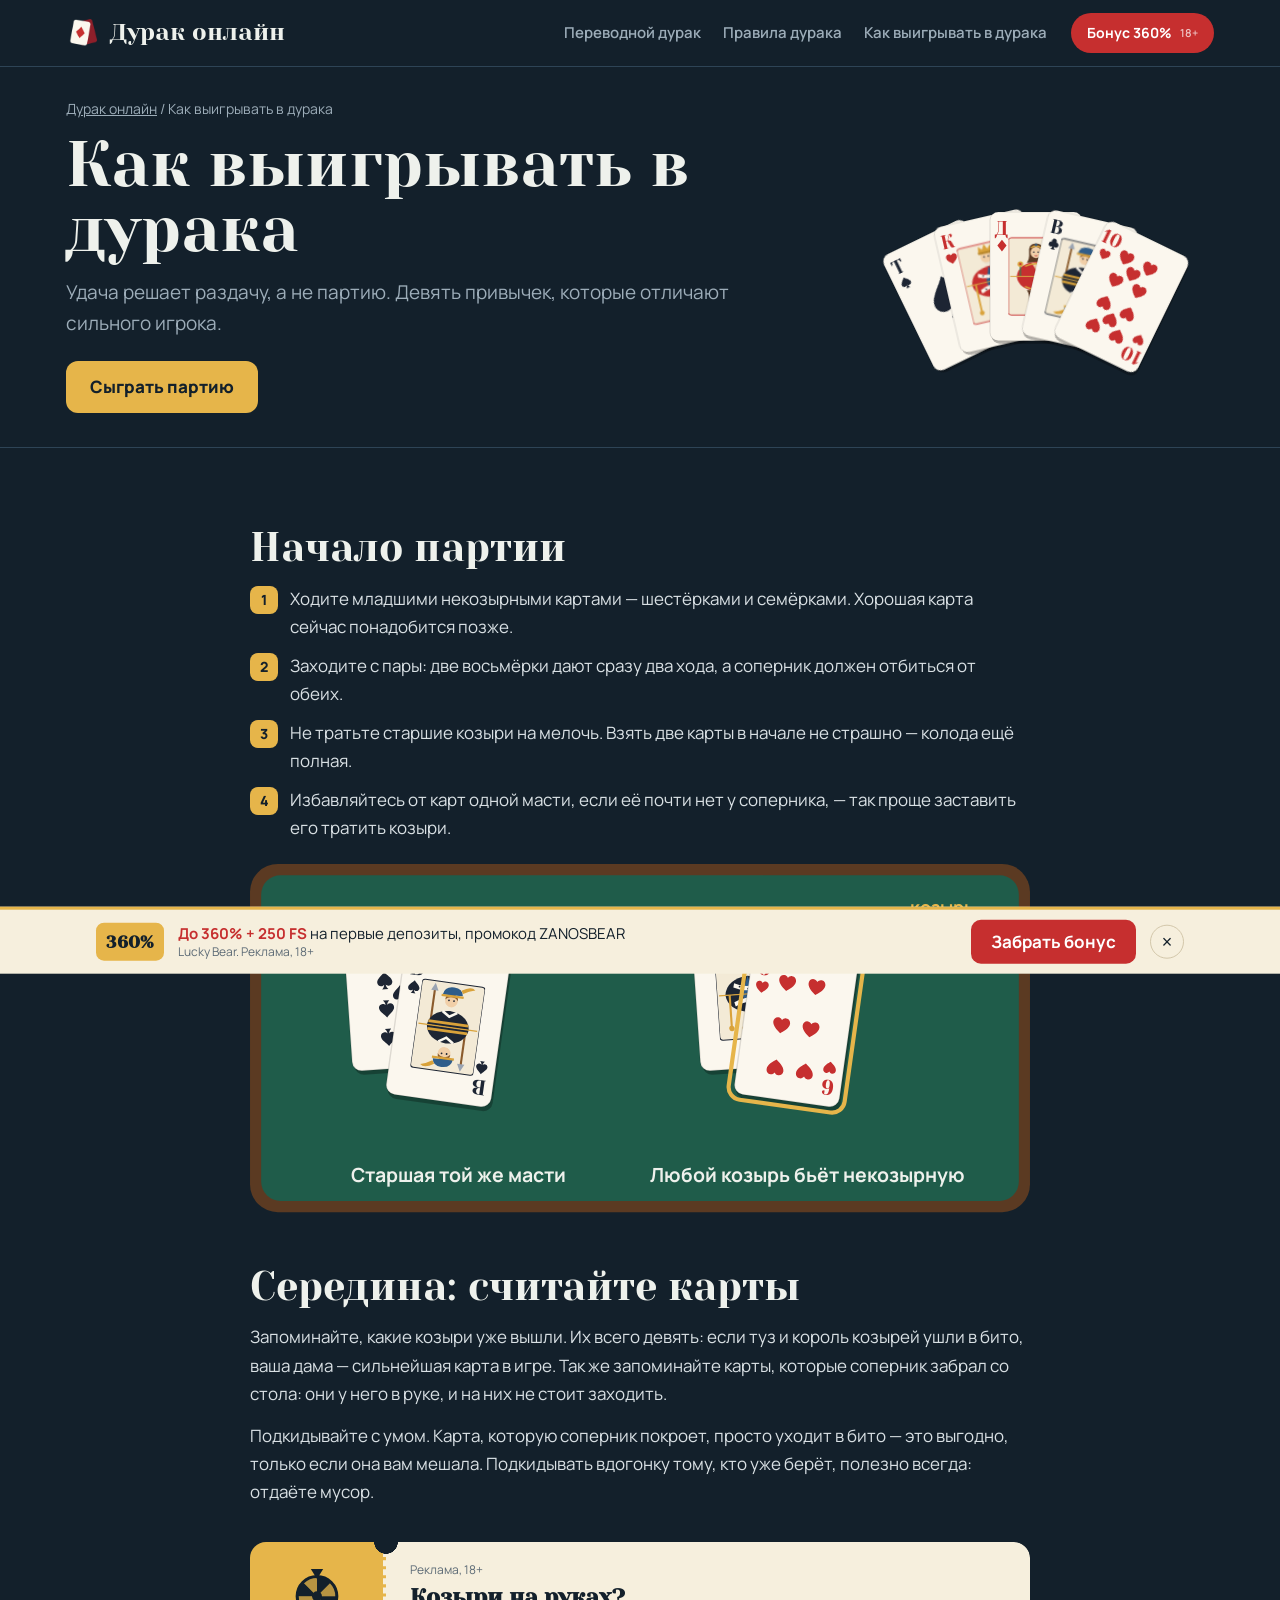
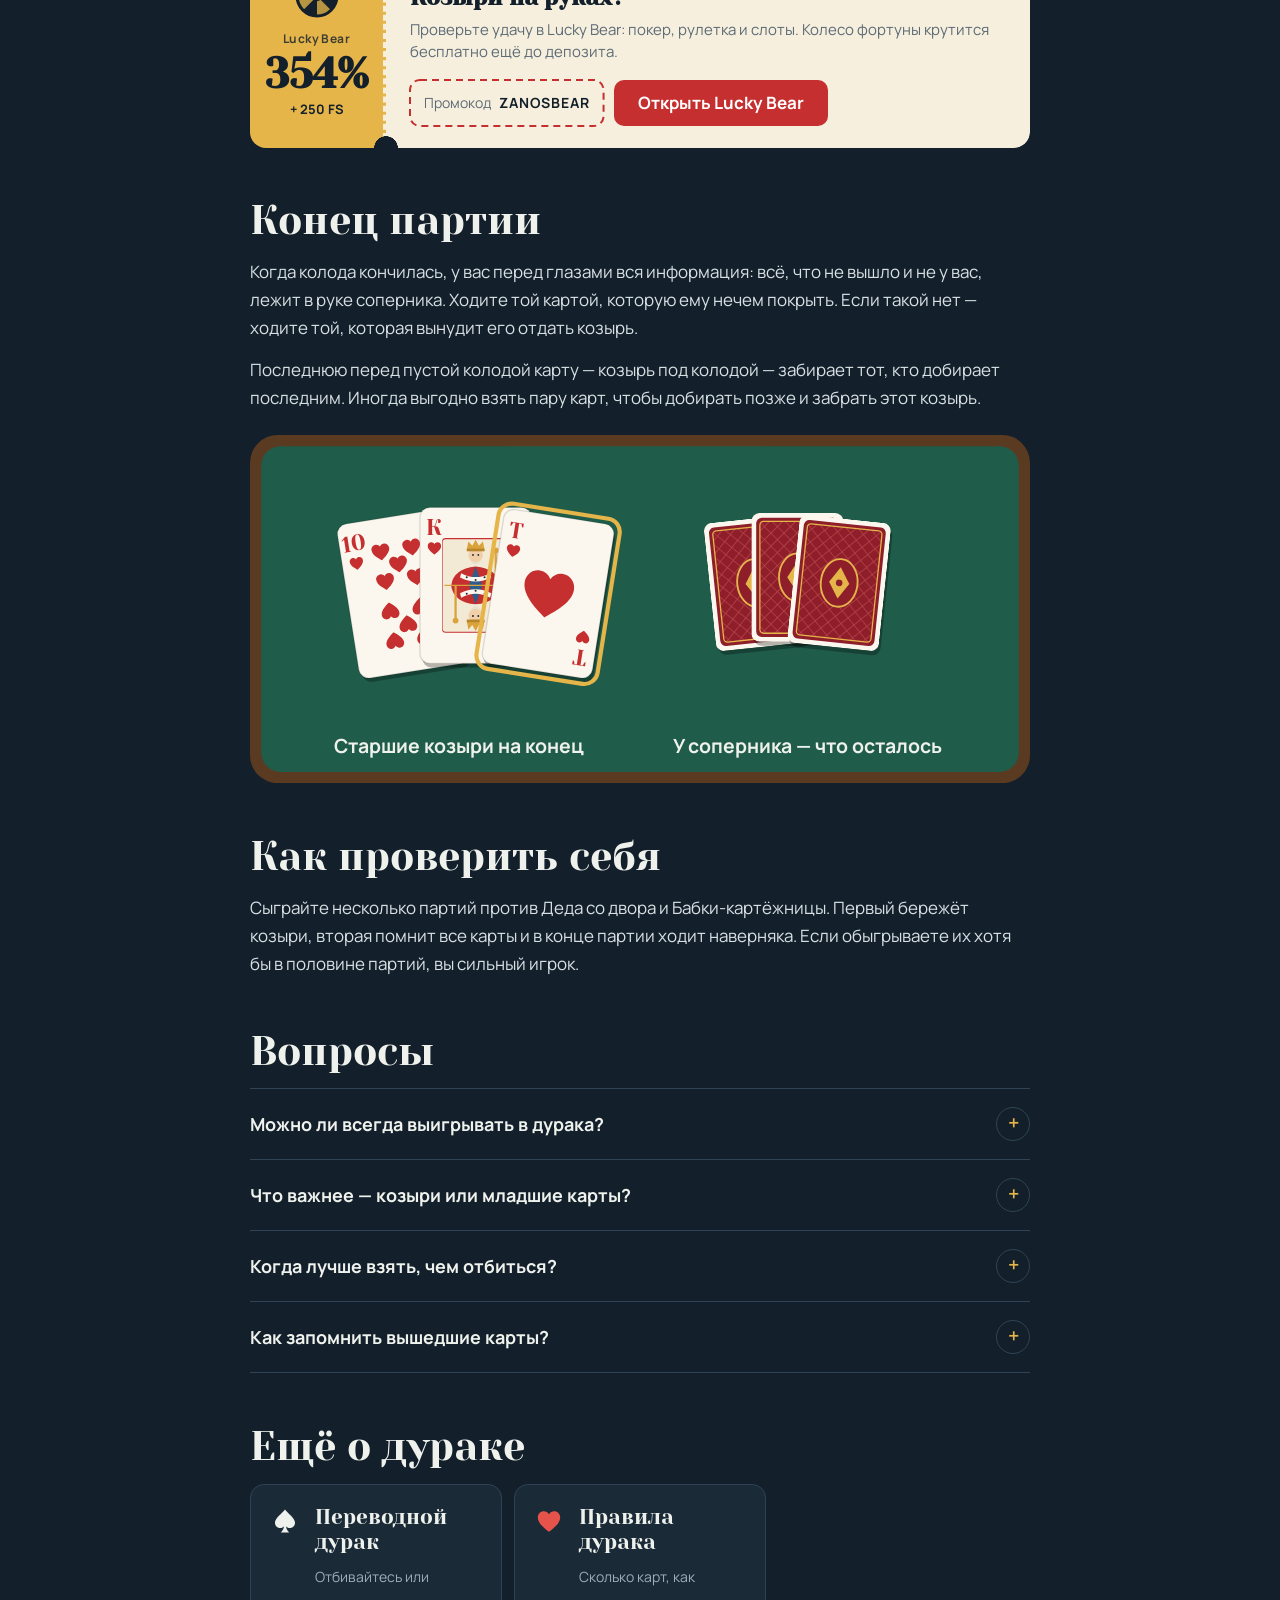
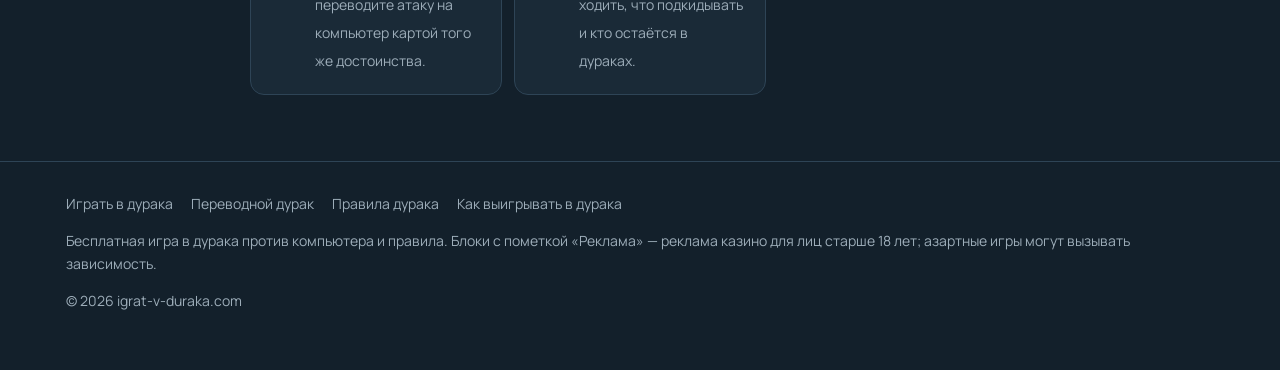
==== commit ac0aa32b: "Рефка LB (источник durak), ключ IndexNow Co-Authored-By: Claude Opus 5.5 <noreply@anthropic.com>" ====
--- a/kak-vyigrat-v-duraka/index.html
+++ b/kak-vyigrat-v-duraka/index.html
@@ -25,10 +25,10 @@
 </head>
 <body class="durak">
 <svg width="0" height="0" style="position:absolute" aria-hidden="true" focusable="false"><defs><symbol id="su0" viewBox="0 0 24 24"><path d="M12 2.2C9.6 5.6 3.4 9.4 3.4 13.6c0 2.6 2 4.5 4.4 4.5 1.5 0 2.7-.7 3.3-1.6-.2 2-1 3.7-2.7 5.3h7.2c-1.7-1.6-2.5-3.3-2.7-5.3.6.9 1.8 1.6 3.3 1.6 2.4 0 4.4-1.9 4.4-4.5 0-4.2-6.2-8-8.6-11.4z"/></symbol><symbol id="su1" viewBox="0 0 24 24"><path d="M12 21.2C9.2 18.9 2.4 14.4 2.4 8.9 2.4 5.9 4.7 3.6 7.5 3.6c2 0 3.6 1.1 4.5 2.7.9-1.6 2.5-2.7 4.5-2.7 2.8 0 5.1 2.3 5.1 5.3 0 5.5-6.8 10-9.6 12.3z"/></symbol><symbol id="su2" viewBox="0 0 24 24"><path d="M12 1.8 20 12l-8 10.2L4 12z"/></symbol><symbol id="su3" viewBox="0 0 24 24"><path d="M12 2.4a4.4 4.4 0 0 0-4.1 6A4.4 4.4 0 1 0 10.7 16c-.3 2-1.1 3.9-2.7 5.6h8c-1.6-1.7-2.4-3.6-2.7-5.6a4.4 4.4 0 1 0 2.8-7.6A4.4 4.4 0 0 0 12 2.4z"/></symbol><symbol id="fK" viewBox="0 0 60 42"><path d="M8 42Q10 27 30 25Q50 27 52 42Z" fill="currentColor"/><path d="M30 25 24 42H36Z" fill="#2F5D8A"/><path d="M17 31Q30 38 43 31L44 35Q30 42 16 35Z" fill="#FBF7EE"/><circle cx="22" cy="34.6" r=".9" fill="#1D2533"/><circle cx="30" cy="37.2" r=".9" fill="#1D2533"/><circle cx="38" cy="34.6" r=".9" fill="#1D2533"/><path d="M48 12V42" stroke="#D9A23A" stroke-width="2"/><circle cx="48" cy="10.5" r="2.6" fill="#D9A23A"/><circle cx="30" cy="15" r="6.5" fill="#F1CFA8"/><path d="M23.5 16Q30 31 36.5 16Q34 21 30 21Q26 21 23.5 16Z" fill="#E9E1CF"/><path d="M22 10 23.5 2.5 27 6.5 30 1 33 6.5 36.5 2.5 38 10Z" fill="#D9A23A"/><rect x="22" y="9" width="16" height="2.4" fill="#B8862A"/><circle cx="27.6" cy="14.6" r=".85" fill="#1D2533"/><circle cx="32.4" cy="14.6" r=".85" fill="#1D2533"/></symbol><symbol id="fQ" viewBox="0 0 60 42"><path d="M22.5 17Q21 6 30 6Q39 6 37.5 17Q37 23 40 27H20Q23 23 22.5 17Z" fill="#5A3A24"/><path d="M9 42Q11 28 30 26Q49 28 51 42Z" fill="currentColor"/><path d="M25 27 30 35 35 27Z" fill="#F1CFA8"/><path d="M18 31Q30 25 42 31" stroke="#D9A23A" stroke-width="1.6" fill="none"/><path d="M13 42V31" stroke="#3E7A4E" stroke-width="1.5"/><circle cx="13" cy="28.5" r="3" fill="#D9A23A"/><circle cx="13" cy="28.5" r="1.2" fill="#C62F2F"/><circle cx="30" cy="16" r="6" fill="#F1CFA8"/><path d="M28.6 19.3Q30 20.3 31.4 19.3" stroke="#C62F2F" stroke-width=".9" fill="none"/><path d="M24 10.4Q30 5.6 36 10.4L35 11.6Q30 8.4 25 11.6Z" fill="#D9A23A"/><circle cx="30" cy="7.8" r="1.4" fill="#2F5D8A"/><circle cx="27.6" cy="15.6" r=".85" fill="#1D2533"/><circle cx="32.4" cy="15.6" r=".85" fill="#1D2533"/></symbol><symbol id="fJ" viewBox="0 0 60 42"><path d="M13 7V42" stroke="#8A5A2B" stroke-width="2"/><path d="M13 2 16.5 9H9.5Z" fill="#9AA4B2"/><path d="M10 42Q12 28 30 26.5Q48 28 50 42Z" fill="currentColor"/><path d="M11 37H49V39.6H11Z" fill="#D9A23A"/><path d="M23 27.5 30 32 37 27.5" stroke="#FBF7EE" stroke-width="2.4" fill="none"/><circle cx="30" cy="17" r="6" fill="#F1CFA8"/><path d="M24 16.5Q24 10.5 30 10.5Q36 10.5 36 16.5Q34 13.5 30 13.5Q26 13.5 24 16.5Z" fill="#8A5A2B"/><path d="M21 12Q22 4 31 4Q39 4 40 11Z" fill="#2F5D8A"/><path d="M20 11.4H41V13.6H20Z" fill="#D9A23A"/><path d="M38 6Q47 0 51 4Q45 5.5 40 9Z" fill="#D9A23A"/><circle cx="27.6" cy="16.8" r=".85" fill="#1D2533"/><circle cx="32.4" cy="16.8" r=".85" fill="#1D2533"/></symbol></defs></svg>
-<header class="top"><div class="wrap top__in"><a class="logo" href="/"><img src="/assets/icon-180.png" alt="" width="34" height="34" />Дурак онлайн</a><nav class="nav" aria-label="Разделы"><a href="/perevodnoy-durak/">Переводной дурак</a><a href="/pravila-duraka/">Правила дурака</a><a href="/kak-vyigrat-v-duraka/">Как выигрывать в дурака</a></nav><a class="hcta" href="#" target="_blank" rel="nofollow sponsored noopener">Бонус 360%<span class="hcta__a">18+</span></a></div></header>
-<main class="page"><section class="phead"><div class="wrap phead__in"><div class="phead__txt"><nav class="crumbs"><a href="/">Дурак онлайн</a> / Как выигрывать в дурака</nav><h1>Как выигрывать в дурака</h1><p>Удача решает раздачу, а не партию. Девять привычек, которые отличают сильного игрока.</p><a class="cta-play" href="/">Сыграть партию</a></div><svg class="phead__fan" viewBox="0 0 360 260" aria-hidden="true" focusable="false"><g transform="rotate(-26 180 300)"><g transform="translate(136 40) rotate(0 46 64.4)"><rect x="1.5" y="3" width="92" height="128.8" rx="8.28" fill="#000" fill-opacity=".28"/><rect width="92" height="128.8" rx="8.28" fill="#FBF7EE" stroke="#000" stroke-opacity=".12"/><text x="11.96" y="23" text-anchor="middle" font-family="Yeseva One,Georgia,serif" font-size="18.4" fill="#1D2533">Т</text><use href="#su0" x="5.06" y="26.68" width="13.8" height="13.8" fill="#1D2533"/><g transform="rotate(180 46 64.4)"><text x="11.96" y="23" text-anchor="middle" font-family="Yeseva One,Georgia,serif" font-size="18.4" fill="#1D2533">Т</text><use href="#su0" x="5.06" y="26.68" width="13.8" height="13.8" fill="#1D2533"/></g><use href="#su0" x="20.24" y="38.64" width="51.52" height="51.52" fill="#1D2533"/></g></g><g transform="rotate(-13 180 300)"><g transform="translate(136 40) rotate(0 46 64.4)"><rect x="1.5" y="3" width="92" height="128.8" rx="8.28" fill="#000" fill-opacity=".28"/><rect width="92" height="128.8" rx="8.28" fill="#FBF7EE" stroke="#000" stroke-opacity=".12"/><text x="11.96" y="23" text-anchor="middle" font-family="Yeseva One,Georgia,serif" font-size="18.4" fill="#C62F2F">К</text><use href="#su1" x="5.06" y="26.68" width="13.8" height="13.8" fill="#C62F2F"/><g transform="rotate(180 46 64.4)"><text x="11.96" y="23" text-anchor="middle" font-family="Yeseva One,Georgia,serif" font-size="18.4" fill="#C62F2F">К</text><use href="#su1" x="5.06" y="26.68" width="13.8" height="13.8" fill="#C62F2F"/></g><svg x="18.4" y="16.744" width="55.2" height="95.312" viewBox="0 0 60 84" color="#C62F2F" fill="#C62F2F"><rect width="60" height="84" rx="3" fill="#F3EAD6" stroke="#C62F2F" stroke-width="1"/><use href="#fK" width="60" height="42"/><use href="#fK" width="60" height="42" transform="rotate(180 30 42)"/><path d="M2 42H58" stroke="#D9A23A"/></svg></g></g><g transform="rotate(0 180 300)"><g transform="translate(136 40) rotate(0 46 64.4)"><rect x="1.5" y="3" width="92" height="128.8" rx="8.28" fill="#000" fill-opacity=".28"/><rect width="92" height="128.8" rx="8.28" fill="#FBF7EE" stroke="#000" stroke-opacity=".12"/><text x="11.96" y="23" text-anchor="middle" font-family="Yeseva One,Georgia,serif" font-size="18.4" fill="#C62F2F">Д</text><use href="#su2" x="5.06" y="26.68" width="13.8" height="13.8" fill="#C62F2F"/><g transform="rotate(180 46 64.4)"><text x="11.96" y="23" text-anchor="middle" font-family="Yeseva One,Georgia,serif" font-size="18.4" fill="#C62F2F">Д</text><use href="#su2" x="5.06" y="26.68" width="13.8" height="13.8" fill="#C62F2F"/></g><svg x="18.4" y="16.744" width="55.2" height="95.312" viewBox="0 0 60 84" color="#C62F2F" fill="#C62F2F"><rect width="60" height="84" rx="3" fill="#F3EAD6" stroke="#C62F2F" stroke-width="1"/><use href="#fQ" width="60" height="42"/><use href="#fQ" width="60" height="42" transform="rotate(180 30 42)"/><path d="M2 42H58" stroke="#D9A23A"/></svg></g></g><g transform="rotate(13 180 300)"><g transform="translate(136 40) rotate(0 46 64.4)"><rect x="1.5" y="3" width="92" height="128.8" rx="8.28" fill="#000" fill-opacity=".28"/><rect width="92" height="128.8" rx="8.28" fill="#FBF7EE" stroke="#000" stroke-opacity=".12"/><text x="11.96" y="23" text-anchor="middle" font-family="Yeseva One,Georgia,serif" font-size="18.4" fill="#1D2533">В</text><use href="#su3" x="5.06" y="26.68" width="13.8" height="13.8" fill="#1D2533"/><g transform="rotate(180 46 64.4)"><text x="11.96" y="23" text-anchor="middle" font-family="Yeseva One,Georgia,serif" font-size="18.4" fill="#1D2533">В</text><use href="#su3" x="5.06" y="26.68" width="13.8" height="13.8" fill="#1D2533"/></g><svg x="18.4" y="16.744" width="55.2" height="95.312" viewBox="0 0 60 84" color="#1D2533" fill="#1D2533"><rect width="60" height="84" rx="3" fill="#F3EAD6" stroke="#1D2533" stroke-width="1"/><use href="#fJ" width="60" height="42"/><use href="#fJ" width="60" height="42" transform="rotate(180 30 42)"/><path d="M2 42H58" stroke="#D9A23A"/></svg></g></g><g transform="rotate(26 180 300)"><g transform="translate(136 40) rotate(0 46 64.4)"><rect x="1.5" y="3" width="92" height="128.8" rx="8.28" fill="#000" fill-opacity=".28"/><rect width="92" height="128.8" rx="8.28" fill="#FBF7EE" stroke="#000" stroke-opacity=".12"/><text x="11.96" y="23" text-anchor="middle" font-family="Yeseva One,Georgia,serif" font-size="18.4" fill="#C62F2F">10</text><use href="#su1" x="5.06" y="26.68" width="13.8" height="13.8" fill="#C62F2F"/><g transform="rotate(180 46 64.4)"><text x="11.96" y="23" text-anchor="middle" font-family="Yeseva One,Georgia,serif" font-size="18.4" fill="#C62F2F">10</text><use href="#su1" x="5.06" y="26.68" width="13.8" height="13.8" fill="#C62F2F"/></g><use href="#su1" x="23.92" y="18.1056" width="18.4" height="18.4" fill="#C62F2F"/><use href="#su1" x="49.68" y="18.1056" width="18.4" height="18.4" fill="#C62F2F"/><use href="#su1" x="23.92" y="42.8661" width="18.4" height="18.4" fill="#C62F2F"/><use href="#su1" x="49.68" y="42.8661" width="18.4" height="18.4" fill="#C62F2F"/><use href="#su1" x="23.92" y="67.5339" width="18.4" height="18.4" fill="#C62F2F" transform="rotate(180 33.12 76.7339)"/><use href="#su1" x="49.68" y="67.5339" width="18.4" height="18.4" fill="#C62F2F" transform="rotate(180 58.88 76.7339)"/><use href="#su1" x="23.92" y="92.2944" width="18.4" height="18.4" fill="#C62F2F" transform="rotate(180 33.12 101.494)"/><use href="#su1" x="49.68" y="92.2944" width="18.4" height="18.4" fill="#C62F2F" transform="rotate(180 58.88 101.494)"/><use href="#su1" x="36.8" y="30.1613" width="18.4" height="18.4" fill="#C62F2F"/><use href="#su1" x="36.8" y="80.2387" width="18.4" height="18.4" fill="#C62F2F" transform="rotate(180 46 89.4387)"/></g></g></svg></div></section><div class="wrap"><article class="text"><h2 id="s91139">Начало партии</h2><ol><li>Ходите младшими некозырными картами — шестёрками и семёрками. Хорошая карта сейчас понадобится позже.</li><li>Заходите с пары: две восьмёрки дают сразу два хода, а соперник должен отбиться от обеих.</li><li>Не тратьте старшие козыри на мелочь. Взять две карты в начале не страшно — колода ещё полная.</li><li>Избавляйтесь от карт одной масти, если её почти нет у соперника, — так проще заставить его тратить козыри.</li></ol><figure class="scene"><svg viewBox="0 0 560 250" role="img" aria-label="Пример защиты: девятку пик кроют валетом пик, короля треф — козырной шестёркой червей"><rect width="560" height="250" rx="20" fill="#5B3A22"/><rect x="8" y="8" width="544" height="234" rx="14" fill="#1F5C4A"/><g transform="translate(70 40) rotate(-4 38 53.2)"><rect x="1.5" y="3" width="76" height="106.4" rx="6.84" fill="#000" fill-opacity=".28"/><rect width="76" height="106.4" rx="6.84" fill="#FBF7EE" stroke="#000" stroke-opacity=".12"/><text x="9.88" y="19" text-anchor="middle" font-family="Yeseva One,Georgia,serif" font-size="15.2" fill="#1D2533">9</text><use href="#su0" x="4.18" y="22.04" width="11.4" height="11.4" fill="#1D2533"/><g transform="rotate(180 38 53.2)"><text x="9.88" y="19" text-anchor="middle" font-family="Yeseva One,Georgia,serif" font-size="15.2" fill="#1D2533">9</text><use href="#su0" x="4.18" y="22.04" width="11.4" height="11.4" fill="#1D2533"/></g><use href="#su0" x="19.76" y="14.9568" width="15.2" height="15.2" fill="#1D2533"/><use href="#su0" x="41.04" y="14.9568" width="15.2" height="15.2" fill="#1D2533"/><use href="#su0" x="19.76" y="35.4111" width="15.2" height="15.2" fill="#1D2533"/><use href="#su0" x="41.04" y="35.4111" width="15.2" height="15.2" fill="#1D2533"/><use href="#su0" x="19.76" y="55.7889" width="15.2" height="15.2" fill="#1D2533" transform="rotate(180 27.36 63.3889)"/><use href="#su0" x="41.04" y="55.7889" width="15.2" height="15.2" fill="#1D2533" transform="rotate(180 48.64 63.3889)"/><use href="#su0" x="19.76" y="76.2432" width="15.2" height="15.2" fill="#1D2533" transform="rotate(180 27.36 83.8432)"/><use href="#su0" x="41.04" y="76.2432" width="15.2" height="15.2" fill="#1D2533" transform="rotate(180 48.64 83.8432)"/><use href="#su0" x="30.4" y="45.6" width="15.2" height="15.2" fill="#1D2533"/></g><g transform="translate(104 64) rotate(8 38 53.2)"><rect x="1.5" y="3" width="76" height="106.4" rx="6.84" fill="#000" fill-opacity=".28"/><rect width="76" height="106.4" rx="6.84" fill="#FBF7EE" stroke="#000" stroke-opacity=".12"/><text x="9.88" y="19" text-anchor="middle" font-family="Yeseva One,Georgia,serif" font-size="15.2" fill="#1D2533">В</text><use href="#su0" x="4.18" y="22.04" width="11.4" height="11.4" fill="#1D2533"/><g transform="rotate(180 38 53.2)"><text x="9.88" y="19" text-anchor="middle" font-family="Yeseva One,Georgia,serif" font-size="15.2" fill="#1D2533">В</text><use href="#su0" x="4.18" y="22.04" width="11.4" height="11.4" fill="#1D2533"/></g><svg x="15.2" y="13.832" width="45.6" height="78.736" viewBox="0 0 60 84" color="#1D2533" fill="#1D2533"><rect width="60" height="84" rx="3" fill="#F3EAD6" stroke="#1D2533" stroke-width="1"/><use href="#fJ" width="60" height="42"/><use href="#fJ" width="60" height="42" transform="rotate(180 30 42)"/><path d="M2 42H58" stroke="#D9A23A"/></svg></g><text x="150" y="228" text-anchor="middle" font-family="Manrope,system-ui,sans-serif" font-size="14" font-weight="700" fill="#EEF1EC">Старшая той же масти</text><g transform="translate(320 40) rotate(-4 38 53.2)"><rect x="1.5" y="3" width="76" height="106.4" rx="6.84" fill="#000" fill-opacity=".28"/><rect width="76" height="106.4" rx="6.84" fill="#FBF7EE" stroke="#000" stroke-opacity=".12"/><text x="9.88" y="19" text-anchor="middle" font-family="Yeseva One,Georgia,serif" font-size="15.2" fill="#1D2533">К</text><use href="#su3" x="4.18" y="22.04" width="11.4" height="11.4" fill="#1D2533"/><g transform="rotate(180 38 53.2)"><text x="9.88" y="19" text-anchor="middle" font-family="Yeseva One,Georgia,serif" font-size="15.2" fill="#1D2533">К</text><use href="#su3" x="4.18" y="22.04" width="11.4" height="11.4" fill="#1D2533"/></g><svg x="15.2" y="13.832" width="45.6" height="78.736" viewBox="0 0 60 84" color="#1D2533" fill="#1D2533"><rect width="60" height="84" rx="3" fill="#F3EAD6" stroke="#1D2533" stroke-width="1"/><use href="#fK" width="60" height="42"/><use href="#fK" width="60" height="42" transform="rotate(180 30 42)"/><path d="M2 42H58" stroke="#D9A23A"/></svg></g><g transform="translate(354 64) rotate(8 38 53.2)"><rect x="1.5" y="3" width="76" height="106.4" rx="6.84" fill="#000" fill-opacity=".28"/><rect x="-4" y="-4" width="84" height="114.4" rx="9.12" fill="none" stroke="#E6B54A" stroke-width="3"/><rect width="76" height="106.4" rx="6.84" fill="#FBF7EE" stroke="#000" stroke-opacity=".12"/><text x="9.88" y="19" text-anchor="middle" font-family="Yeseva One,Georgia,serif" font-size="15.2" fill="#C62F2F">6</text><use href="#su1" x="4.18" y="22.04" width="11.4" height="11.4" fill="#C62F2F"/><g transform="rotate(180 38 53.2)"><text x="9.88" y="19" text-anchor="middle" font-family="Yeseva One,Georgia,serif" font-size="15.2" fill="#C62F2F">6</text><use href="#su1" x="4.18" y="22.04" width="11.4" height="11.4" fill="#C62F2F"/></g><use href="#su1" x="19.76" y="14.9568" width="15.2" height="15.2" fill="#C62F2F"/><use href="#su1" x="41.04" y="14.9568" width="15.2" height="15.2" fill="#C62F2F"/><use href="#su1" x="19.76" y="45.6" width="15.2" height="15.2" fill="#C62F2F"/><use href="#su1" x="41.04" y="45.6" width="15.2" height="15.2" fill="#C62F2F"/><use href="#su1" x="19.76" y="76.2432" width="15.2" height="15.2" fill="#C62F2F" transform="rotate(180 27.36 83.8432)"/><use href="#su1" x="41.04" y="76.2432" width="15.2" height="15.2" fill="#C62F2F" transform="rotate(180 48.64 83.8432)"/></g><text x="400" y="228" text-anchor="middle" font-family="Manrope,system-ui,sans-serif" font-size="14" font-weight="700" fill="#EEF1EC">Любой козырь бьёт некозырную</text><text x="520" y="36" text-anchor="end" font-family="Manrope,system-ui,sans-serif" font-size="13" font-weight="700" fill="#E6B54A">козырь</text><use href="#su1" x="488" y="44" width="30" height="30" fill="#E6B54A"/></svg></figure><h2 id="s85509">Середина: считайте карты</h2><p>Запоминайте, какие козыри уже вышли. Их всего девять: если туз и король козырей ушли в бито, ваша дама — сильнейшая карта в игре. Так же запоминайте карты, которые соперник забрал со стола: они у него в руке, и на них не стоит заходить.</p><p>Подкидывайте с умом. Карта, которую соперник покроет, просто уходит в бито — это выгодно, только если она вам мешала. Подкидывать вдогонку тому, кто уже берёт, полезно всегда: отдаёте мусор.</p><aside class="lbc"><div class="lbc__stub"><span class="lbc__wheel" aria-hidden="true"><svg viewBox="-20 -22 40 42"><g class="lbw"><path d="M0 0L0.00 -16.00A16 16 0 0 1 11.31 -11.31z" fill="currentColor" fill-opacity="1"/><path d="M0 0L11.31 -11.31A16 16 0 0 1 16.00 0.00z" fill="currentColor" fill-opacity=".22"/><path d="M0 0L16.00 0.00A16 16 0 0 1 11.31 11.31z" fill="currentColor" fill-opacity="1"/><path d="M0 0L11.31 11.31A16 16 0 0 1 0.00 16.00z" fill="currentColor" fill-opacity=".22"/><path d="M0 0L0.00 16.00A16 16 0 0 1 -11.31 11.31z" fill="currentColor" fill-opacity="1"/><path d="M0 0L-11.31 11.31A16 16 0 0 1 -16.00 0.00z" fill="currentColor" fill-opacity=".22"/><path d="M0 0L-16.00 0.00A16 16 0 0 1 -11.31 -11.31z" fill="currentColor" fill-opacity="1"/><path d="M0 0L-11.31 -11.31A16 16 0 0 1 -0.00 -16.00z" fill="currentColor" fill-opacity=".22"/></g><circle r="16" fill="none" stroke="currentColor" stroke-width="2.5"/><circle r="4" fill="currentColor"/><path d="M-5 -22h10l-5 8z" fill="currentColor"/></svg></span><span class="lbc__brand">Lucky Bear</span><b class="lbc__pct">360%</b><span class="lbc__fs">+ 250 FS</span></div><div class="lbc__main"><p class="lbc__ad">Реклама, 18+</p><p class="lbc__t">Козыри на руках?</p><p class="lbc__d">Проверьте удачу в Lucky Bear: покер, рулетка и слоты. Колесо фортуны крутится бесплатно ещё до депозита.</p><div class="lbc__row"><span class="lbc__code"><svg class="lbc__ants" aria-hidden="true"><rect width="100%" height="100%" rx="10"/></svg>Промокод <b>ZANOSBEAR</b></span><a class="lbc__go" href="#" target="_blank" rel="nofollow sponsored noopener">Открыть Lucky Bear</a></div></div></aside><h2 id="s78164">Конец партии</h2><p>Когда колода кончилась, у вас перед глазами вся информация: всё, что не вышло и не у вас, лежит в руке соперника. Ходите той картой, которую ему нечем покрыть. Если такой нет — ходите той, которая вынудит его отдать козырь.</p><p>Последнюю перед пустой колодой карту — козырь под колодой — забирает тот, кто добирает последним. Иногда выгодно взять пару карт, чтобы добирать позже и забрать этот козырь.</p><figure class="scene"><svg viewBox="0 0 560 250" role="img" aria-label="Конец партии: три старших козыря червей на руке"><rect width="560" height="250" rx="20" fill="#5B3A22"/><rect x="8" y="8" width="544" height="234" rx="14" fill="#1F5C4A"/><g transform="translate(70 58) rotate(-9 40 56)"><rect x="1.5" y="3" width="80" height="112" rx="7.2" fill="#000" fill-opacity=".28"/><rect width="80" height="112" rx="7.2" fill="#FBF7EE" stroke="#000" stroke-opacity=".12"/><text x="10.4" y="20" text-anchor="middle" font-family="Yeseva One,Georgia,serif" font-size="16" fill="#C62F2F">10</text><use href="#su1" x="4.4" y="23.2" width="12" height="12" fill="#C62F2F"/><g transform="rotate(180 40 56)"><text x="10.4" y="20" text-anchor="middle" font-family="Yeseva One,Georgia,serif" font-size="16" fill="#C62F2F">10</text><use href="#su1" x="4.4" y="23.2" width="12" height="12" fill="#C62F2F"/></g><use href="#su1" x="20.8" y="15.744" width="16" height="16" fill="#C62F2F"/><use href="#su1" x="43.2" y="15.744" width="16" height="16" fill="#C62F2F"/><use href="#su1" x="20.8" y="37.2749" width="16" height="16" fill="#C62F2F"/><use href="#su1" x="43.2" y="37.2749" width="16" height="16" fill="#C62F2F"/><use href="#su1" x="20.8" y="58.7251" width="16" height="16" fill="#C62F2F" transform="rotate(180 28.8 66.7251)"/><use href="#su1" x="43.2" y="58.7251" width="16" height="16" fill="#C62F2F" transform="rotate(180 51.2 66.7251)"/><use href="#su1" x="20.8" y="80.256" width="16" height="16" fill="#C62F2F" transform="rotate(180 28.8 88.256)"/><use href="#su1" x="43.2" y="80.256" width="16" height="16" fill="#C62F2F" transform="rotate(180 51.2 88.256)"/><use href="#su1" x="32" y="26.2272" width="16" height="16" fill="#C62F2F"/><use href="#su1" x="32" y="69.7728" width="16" height="16" fill="#C62F2F" transform="rotate(180 40 77.7728)"/></g><g transform="translate(122 52) rotate(0 40 56)"><rect x="1.5" y="3" width="80" height="112" rx="7.2" fill="#000" fill-opacity=".28"/><rect width="80" height="112" rx="7.2" fill="#FBF7EE" stroke="#000" stroke-opacity=".12"/><text x="10.4" y="20" text-anchor="middle" font-family="Yeseva One,Georgia,serif" font-size="16" fill="#C62F2F">К</text><use href="#su1" x="4.4" y="23.2" width="12" height="12" fill="#C62F2F"/><g transform="rotate(180 40 56)"><text x="10.4" y="20" text-anchor="middle" font-family="Yeseva One,Georgia,serif" font-size="16" fill="#C62F2F">К</text><use href="#su1" x="4.4" y="23.2" width="12" height="12" fill="#C62F2F"/></g><svg x="16" y="14.56" width="48" height="82.88" viewBox="0 0 60 84" color="#C62F2F" fill="#C62F2F"><rect width="60" height="84" rx="3" fill="#F3EAD6" stroke="#C62F2F" stroke-width="1"/><use href="#fK" width="60" height="42"/><use href="#fK" width="60" height="42" transform="rotate(180 30 42)"/><path d="M2 42H58" stroke="#D9A23A"/></svg></g><g transform="translate(174 58) rotate(9 40 56)"><rect x="1.5" y="3" width="80" height="112" rx="7.2" fill="#000" fill-opacity=".28"/><rect x="-4" y="-4" width="88" height="120" rx="9.6" fill="none" stroke="#E6B54A" stroke-width="3"/><rect width="80" height="112" rx="7.2" fill="#FBF7EE" stroke="#000" stroke-opacity=".12"/><text x="10.4" y="20" text-anchor="middle" font-family="Yeseva One,Georgia,serif" font-size="16" fill="#C62F2F">Т</text><use href="#su1" x="4.4" y="23.2" width="12" height="12" fill="#C62F2F"/><g transform="rotate(180 40 56)"><text x="10.4" y="20" text-anchor="middle" font-family="Yeseva One,Georgia,serif" font-size="16" fill="#C62F2F">Т</text><use href="#su1" x="4.4" y="23.2" width="12" height="12" fill="#C62F2F"/></g><use href="#su1" x="17.6" y="33.6" width="44.8" height="44.8" fill="#C62F2F"/></g><text x="150" y="228" text-anchor="middle" font-family="Manrope,system-ui,sans-serif" font-size="14" font-weight="700" fill="#EEF1EC">Старшие козыри на конец</text><g transform="translate(330 60) rotate(-6 33 46.2)"><rect x="1.5" y="3" width="66" height="92.4" rx="5.94" fill="#000" fill-opacity=".28"/><image href="/assets/back.svg" width="66" height="92.4" preserveAspectRatio="none"/></g><g transform="translate(360 56) rotate(0 33 46.2)"><rect x="1.5" y="3" width="66" height="92.4" rx="5.94" fill="#000" fill-opacity=".28"/><image href="/assets/back.svg" width="66" height="92.4" preserveAspectRatio="none"/></g><g transform="translate(390 60) rotate(6 33 46.2)"><rect x="1.5" y="3" width="66" height="92.4" rx="5.94" fill="#000" fill-opacity=".28"/><image href="/assets/back.svg" width="66" height="92.4" preserveAspectRatio="none"/></g><text x="400" y="228" text-anchor="middle" font-family="Manrope,system-ui,sans-serif" font-size="14" font-weight="700" fill="#EEF1EC">У соперника — что осталось</text></svg></figure><h2 id="s66668">Как проверить себя</h2><p>Сыграйте несколько партий против Деда со двора и Бабки-картёжницы. Первый бережёт козыри, вторая помнит все карты и в конце партии ходит наверняка. Если обыгрываете их хотя бы в половине партий, вы сильный игрок.</p><h2>Вопросы</h2><div class="faq"><details><summary>Можно ли всегда выигрывать в дурака?</summary><p>Нет: при плохой раздаче проиграть может и сильный игрок. Но счёт карт и бережливость к козырям заметно увеличивают долю побед.</p></details><details><summary>Что важнее — козыри или младшие карты?</summary><p>Козыри решают конец партии. Поэтому в начале ими не разбрасываются, а избавляются от мелочи.</p></details><details><summary>Когда лучше взять, чем отбиться?</summary><p>Когда отбиться можно только старшим козырем, а колода ещё большая. Пара мелких карт не испортит руку.</p></details><details><summary>Как запомнить вышедшие карты?</summary><p>Начните с козырей и тузов. Девять козырей и четыре туза запомнить легко, а это самые важные карты.</p></details></div><h2>Ещё о дураке</h2><div class="more"><a href="/perevodnoy-durak/"><svg class="su" aria-hidden="true" focusable="false"><use href="#su0"/></svg><b>Переводной дурак</b><span>Отбивайтесь или переводите атаку на компьютер картой того же достоинства.</span></a><a href="/pravila-duraka/"><svg class="su" aria-hidden="true" focusable="false"><use href="#su1"/></svg><b>Правила дурака</b><span>Сколько карт, как ходить, что подкидывать и кто остаётся в дураках.</span></a></div></article></div></main>
+<header class="top"><div class="wrap top__in"><a class="logo" href="/"><img src="/assets/icon-180.png" alt="" width="34" height="34" />Дурак онлайн</a><nav class="nav" aria-label="Разделы"><a href="/perevodnoy-durak/">Переводной дурак</a><a href="/pravila-duraka/">Правила дурака</a><a href="/kak-vyigrat-v-duraka/">Как выигрывать в дурака</a></nav><a class="hcta" href="https://happygo777.fit/7RGsS8" target="_blank" rel="nofollow sponsored noopener">Бонус 360%<span class="hcta__a">18+</span></a></div></header>
+<main class="page"><section class="phead"><div class="wrap phead__in"><div class="phead__txt"><nav class="crumbs"><a href="/">Дурак онлайн</a> / Как выигрывать в дурака</nav><h1>Как выигрывать в дурака</h1><p>Удача решает раздачу, а не партию. Девять привычек, которые отличают сильного игрока.</p><a class="cta-play" href="/">Сыграть партию</a></div><svg class="phead__fan" viewBox="0 0 360 260" aria-hidden="true" focusable="false"><g transform="rotate(-26 180 300)"><g transform="translate(136 40) rotate(0 46 64.4)"><rect x="1.5" y="3" width="92" height="128.8" rx="8.28" fill="#000" fill-opacity=".28"/><rect width="92" height="128.8" rx="8.28" fill="#FBF7EE" stroke="#000" stroke-opacity=".12"/><text x="11.96" y="23" text-anchor="middle" font-family="Yeseva One,Georgia,serif" font-size="18.4" fill="#1D2533">Т</text><use href="#su0" x="5.06" y="26.68" width="13.8" height="13.8" fill="#1D2533"/><g transform="rotate(180 46 64.4)"><text x="11.96" y="23" text-anchor="middle" font-family="Yeseva One,Georgia,serif" font-size="18.4" fill="#1D2533">Т</text><use href="#su0" x="5.06" y="26.68" width="13.8" height="13.8" fill="#1D2533"/></g><use href="#su0" x="20.24" y="38.64" width="51.52" height="51.52" fill="#1D2533"/></g></g><g transform="rotate(-13 180 300)"><g transform="translate(136 40) rotate(0 46 64.4)"><rect x="1.5" y="3" width="92" height="128.8" rx="8.28" fill="#000" fill-opacity=".28"/><rect width="92" height="128.8" rx="8.28" fill="#FBF7EE" stroke="#000" stroke-opacity=".12"/><text x="11.96" y="23" text-anchor="middle" font-family="Yeseva One,Georgia,serif" font-size="18.4" fill="#C62F2F">К</text><use href="#su1" x="5.06" y="26.68" width="13.8" height="13.8" fill="#C62F2F"/><g transform="rotate(180 46 64.4)"><text x="11.96" y="23" text-anchor="middle" font-family="Yeseva One,Georgia,serif" font-size="18.4" fill="#C62F2F">К</text><use href="#su1" x="5.06" y="26.68" width="13.8" height="13.8" fill="#C62F2F"/></g><svg x="18.4" y="16.744" width="55.2" height="95.312" viewBox="0 0 60 84" color="#C62F2F" fill="#C62F2F"><rect width="60" height="84" rx="3" fill="#F3EAD6" stroke="#C62F2F" stroke-width="1"/><use href="#fK" width="60" height="42"/><use href="#fK" width="60" height="42" transform="rotate(180 30 42)"/><path d="M2 42H58" stroke="#D9A23A"/></svg></g></g><g transform="rotate(0 180 300)"><g transform="translate(136 40) rotate(0 46 64.4)"><rect x="1.5" y="3" width="92" height="128.8" rx="8.28" fill="#000" fill-opacity=".28"/><rect width="92" height="128.8" rx="8.28" fill="#FBF7EE" stroke="#000" stroke-opacity=".12"/><text x="11.96" y="23" text-anchor="middle" font-family="Yeseva One,Georgia,serif" font-size="18.4" fill="#C62F2F">Д</text><use href="#su2" x="5.06" y="26.68" width="13.8" height="13.8" fill="#C62F2F"/><g transform="rotate(180 46 64.4)"><text x="11.96" y="23" text-anchor="middle" font-family="Yeseva One,Georgia,serif" font-size="18.4" fill="#C62F2F">Д</text><use href="#su2" x="5.06" y="26.68" width="13.8" height="13.8" fill="#C62F2F"/></g><svg x="18.4" y="16.744" width="55.2" height="95.312" viewBox="0 0 60 84" color="#C62F2F" fill="#C62F2F"><rect width="60" height="84" rx="3" fill="#F3EAD6" stroke="#C62F2F" stroke-width="1"/><use href="#fQ" width="60" height="42"/><use href="#fQ" width="60" height="42" transform="rotate(180 30 42)"/><path d="M2 42H58" stroke="#D9A23A"/></svg></g></g><g transform="rotate(13 180 300)"><g transform="translate(136 40) rotate(0 46 64.4)"><rect x="1.5" y="3" width="92" height="128.8" rx="8.28" fill="#000" fill-opacity=".28"/><rect width="92" height="128.8" rx="8.28" fill="#FBF7EE" stroke="#000" stroke-opacity=".12"/><text x="11.96" y="23" text-anchor="middle" font-family="Yeseva One,Georgia,serif" font-size="18.4" fill="#1D2533">В</text><use href="#su3" x="5.06" y="26.68" width="13.8" height="13.8" fill="#1D2533"/><g transform="rotate(180 46 64.4)"><text x="11.96" y="23" text-anchor="middle" font-family="Yeseva One,Georgia,serif" font-size="18.4" fill="#1D2533">В</text><use href="#su3" x="5.06" y="26.68" width="13.8" height="13.8" fill="#1D2533"/></g><svg x="18.4" y="16.744" width="55.2" height="95.312" viewBox="0 0 60 84" color="#1D2533" fill="#1D2533"><rect width="60" height="84" rx="3" fill="#F3EAD6" stroke="#1D2533" stroke-width="1"/><use href="#fJ" width="60" height="42"/><use href="#fJ" width="60" height="42" transform="rotate(180 30 42)"/><path d="M2 42H58" stroke="#D9A23A"/></svg></g></g><g transform="rotate(26 180 300)"><g transform="translate(136 40) rotate(0 46 64.4)"><rect x="1.5" y="3" width="92" height="128.8" rx="8.28" fill="#000" fill-opacity=".28"/><rect width="92" height="128.8" rx="8.28" fill="#FBF7EE" stroke="#000" stroke-opacity=".12"/><text x="11.96" y="23" text-anchor="middle" font-family="Yeseva One,Georgia,serif" font-size="18.4" fill="#C62F2F">10</text><use href="#su1" x="5.06" y="26.68" width="13.8" height="13.8" fill="#C62F2F"/><g transform="rotate(180 46 64.4)"><text x="11.96" y="23" text-anchor="middle" font-family="Yeseva One,Georgia,serif" font-size="18.4" fill="#C62F2F">10</text><use href="#su1" x="5.06" y="26.68" width="13.8" height="13.8" fill="#C62F2F"/></g><use href="#su1" x="23.92" y="18.1056" width="18.4" height="18.4" fill="#C62F2F"/><use href="#su1" x="49.68" y="18.1056" width="18.4" height="18.4" fill="#C62F2F"/><use href="#su1" x="23.92" y="42.8661" width="18.4" height="18.4" fill="#C62F2F"/><use href="#su1" x="49.68" y="42.8661" width="18.4" height="18.4" fill="#C62F2F"/><use href="#su1" x="23.92" y="67.5339" width="18.4" height="18.4" fill="#C62F2F" transform="rotate(180 33.12 76.7339)"/><use href="#su1" x="49.68" y="67.5339" width="18.4" height="18.4" fill="#C62F2F" transform="rotate(180 58.88 76.7339)"/><use href="#su1" x="23.92" y="92.2944" width="18.4" height="18.4" fill="#C62F2F" transform="rotate(180 33.12 101.494)"/><use href="#su1" x="49.68" y="92.2944" width="18.4" height="18.4" fill="#C62F2F" transform="rotate(180 58.88 101.494)"/><use href="#su1" x="36.8" y="30.1613" width="18.4" height="18.4" fill="#C62F2F"/><use href="#su1" x="36.8" y="80.2387" width="18.4" height="18.4" fill="#C62F2F" transform="rotate(180 46 89.4387)"/></g></g></svg></div></section><div class="wrap"><article class="text"><h2 id="s91139">Начало партии</h2><ol><li>Ходите младшими некозырными картами — шестёрками и семёрками. Хорошая карта сейчас понадобится позже.</li><li>Заходите с пары: две восьмёрки дают сразу два хода, а соперник должен отбиться от обеих.</li><li>Не тратьте старшие козыри на мелочь. Взять две карты в начале не страшно — колода ещё полная.</li><li>Избавляйтесь от карт одной масти, если её почти нет у соперника, — так проще заставить его тратить козыри.</li></ol><figure class="scene"><svg viewBox="0 0 560 250" role="img" aria-label="Пример защиты: девятку пик кроют валетом пик, короля треф — козырной шестёркой червей"><rect width="560" height="250" rx="20" fill="#5B3A22"/><rect x="8" y="8" width="544" height="234" rx="14" fill="#1F5C4A"/><g transform="translate(70 40) rotate(-4 38 53.2)"><rect x="1.5" y="3" width="76" height="106.4" rx="6.84" fill="#000" fill-opacity=".28"/><rect width="76" height="106.4" rx="6.84" fill="#FBF7EE" stroke="#000" stroke-opacity=".12"/><text x="9.88" y="19" text-anchor="middle" font-family="Yeseva One,Georgia,serif" font-size="15.2" fill="#1D2533">9</text><use href="#su0" x="4.18" y="22.04" width="11.4" height="11.4" fill="#1D2533"/><g transform="rotate(180 38 53.2)"><text x="9.88" y="19" text-anchor="middle" font-family="Yeseva One,Georgia,serif" font-size="15.2" fill="#1D2533">9</text><use href="#su0" x="4.18" y="22.04" width="11.4" height="11.4" fill="#1D2533"/></g><use href="#su0" x="19.76" y="14.9568" width="15.2" height="15.2" fill="#1D2533"/><use href="#su0" x="41.04" y="14.9568" width="15.2" height="15.2" fill="#1D2533"/><use href="#su0" x="19.76" y="35.4111" width="15.2" height="15.2" fill="#1D2533"/><use href="#su0" x="41.04" y="35.4111" width="15.2" height="15.2" fill="#1D2533"/><use href="#su0" x="19.76" y="55.7889" width="15.2" height="15.2" fill="#1D2533" transform="rotate(180 27.36 63.3889)"/><use href="#su0" x="41.04" y="55.7889" width="15.2" height="15.2" fill="#1D2533" transform="rotate(180 48.64 63.3889)"/><use href="#su0" x="19.76" y="76.2432" width="15.2" height="15.2" fill="#1D2533" transform="rotate(180 27.36 83.8432)"/><use href="#su0" x="41.04" y="76.2432" width="15.2" height="15.2" fill="#1D2533" transform="rotate(180 48.64 83.8432)"/><use href="#su0" x="30.4" y="45.6" width="15.2" height="15.2" fill="#1D2533"/></g><g transform="translate(104 64) rotate(8 38 53.2)"><rect x="1.5" y="3" width="76" height="106.4" rx="6.84" fill="#000" fill-opacity=".28"/><rect width="76" height="106.4" rx="6.84" fill="#FBF7EE" stroke="#000" stroke-opacity=".12"/><text x="9.88" y="19" text-anchor="middle" font-family="Yeseva One,Georgia,serif" font-size="15.2" fill="#1D2533">В</text><use href="#su0" x="4.18" y="22.04" width="11.4" height="11.4" fill="#1D2533"/><g transform="rotate(180 38 53.2)"><text x="9.88" y="19" text-anchor="middle" font-family="Yeseva One,Georgia,serif" font-size="15.2" fill="#1D2533">В</text><use href="#su0" x="4.18" y="22.04" width="11.4" height="11.4" fill="#1D2533"/></g><svg x="15.2" y="13.832" width="45.6" height="78.736" viewBox="0 0 60 84" color="#1D2533" fill="#1D2533"><rect width="60" height="84" rx="3" fill="#F3EAD6" stroke="#1D2533" stroke-width="1"/><use href="#fJ" width="60" height="42"/><use href="#fJ" width="60" height="42" transform="rotate(180 30 42)"/><path d="M2 42H58" stroke="#D9A23A"/></svg></g><text x="150" y="228" text-anchor="middle" font-family="Manrope,system-ui,sans-serif" font-size="14" font-weight="700" fill="#EEF1EC">Старшая той же масти</text><g transform="translate(320 40) rotate(-4 38 53.2)"><rect x="1.5" y="3" width="76" height="106.4" rx="6.84" fill="#000" fill-opacity=".28"/><rect width="76" height="106.4" rx="6.84" fill="#FBF7EE" stroke="#000" stroke-opacity=".12"/><text x="9.88" y="19" text-anchor="middle" font-family="Yeseva One,Georgia,serif" font-size="15.2" fill="#1D2533">К</text><use href="#su3" x="4.18" y="22.04" width="11.4" height="11.4" fill="#1D2533"/><g transform="rotate(180 38 53.2)"><text x="9.88" y="19" text-anchor="middle" font-family="Yeseva One,Georgia,serif" font-size="15.2" fill="#1D2533">К</text><use href="#su3" x="4.18" y="22.04" width="11.4" height="11.4" fill="#1D2533"/></g><svg x="15.2" y="13.832" width="45.6" height="78.736" viewBox="0 0 60 84" color="#1D2533" fill="#1D2533"><rect width="60" height="84" rx="3" fill="#F3EAD6" stroke="#1D2533" stroke-width="1"/><use href="#fK" width="60" height="42"/><use href="#fK" width="60" height="42" transform="rotate(180 30 42)"/><path d="M2 42H58" stroke="#D9A23A"/></svg></g><g transform="translate(354 64) rotate(8 38 53.2)"><rect x="1.5" y="3" width="76" height="106.4" rx="6.84" fill="#000" fill-opacity=".28"/><rect x="-4" y="-4" width="84" height="114.4" rx="9.12" fill="none" stroke="#E6B54A" stroke-width="3"/><rect width="76" height="106.4" rx="6.84" fill="#FBF7EE" stroke="#000" stroke-opacity=".12"/><text x="9.88" y="19" text-anchor="middle" font-family="Yeseva One,Georgia,serif" font-size="15.2" fill="#C62F2F">6</text><use href="#su1" x="4.18" y="22.04" width="11.4" height="11.4" fill="#C62F2F"/><g transform="rotate(180 38 53.2)"><text x="9.88" y="19" text-anchor="middle" font-family="Yeseva One,Georgia,serif" font-size="15.2" fill="#C62F2F">6</text><use href="#su1" x="4.18" y="22.04" width="11.4" height="11.4" fill="#C62F2F"/></g><use href="#su1" x="19.76" y="14.9568" width="15.2" height="15.2" fill="#C62F2F"/><use href="#su1" x="41.04" y="14.9568" width="15.2" height="15.2" fill="#C62F2F"/><use href="#su1" x="19.76" y="45.6" width="15.2" height="15.2" fill="#C62F2F"/><use href="#su1" x="41.04" y="45.6" width="15.2" height="15.2" fill="#C62F2F"/><use href="#su1" x="19.76" y="76.2432" width="15.2" height="15.2" fill="#C62F2F" transform="rotate(180 27.36 83.8432)"/><use href="#su1" x="41.04" y="76.2432" width="15.2" height="15.2" fill="#C62F2F" transform="rotate(180 48.64 83.8432)"/></g><text x="400" y="228" text-anchor="middle" font-family="Manrope,system-ui,sans-serif" font-size="14" font-weight="700" fill="#EEF1EC">Любой козырь бьёт некозырную</text><text x="520" y="36" text-anchor="end" font-family="Manrope,system-ui,sans-serif" font-size="13" font-weight="700" fill="#E6B54A">козырь</text><use href="#su1" x="488" y="44" width="30" height="30" fill="#E6B54A"/></svg></figure><h2 id="s85509">Середина: считайте карты</h2><p>Запоминайте, какие козыри уже вышли. Их всего девять: если туз и король козырей ушли в бито, ваша дама — сильнейшая карта в игре. Так же запоминайте карты, которые соперник забрал со стола: они у него в руке, и на них не стоит заходить.</p><p>Подкидывайте с умом. Карта, которую соперник покроет, просто уходит в бито — это выгодно, только если она вам мешала. Подкидывать вдогонку тому, кто уже берёт, полезно всегда: отдаёте мусор.</p><aside class="lbc"><div class="lbc__stub"><span class="lbc__wheel" aria-hidden="true"><svg viewBox="-20 -22 40 42"><g class="lbw"><path d="M0 0L0.00 -16.00A16 16 0 0 1 11.31 -11.31z" fill="currentColor" fill-opacity="1"/><path d="M0 0L11.31 -11.31A16 16 0 0 1 16.00 0.00z" fill="currentColor" fill-opacity=".22"/><path d="M0 0L16.00 0.00A16 16 0 0 1 11.31 11.31z" fill="currentColor" fill-opacity="1"/><path d="M0 0L11.31 11.31A16 16 0 0 1 0.00 16.00z" fill="currentColor" fill-opacity=".22"/><path d="M0 0L0.00 16.00A16 16 0 0 1 -11.31 11.31z" fill="currentColor" fill-opacity="1"/><path d="M0 0L-11.31 11.31A16 16 0 0 1 -16.00 0.00z" fill="currentColor" fill-opacity=".22"/><path d="M0 0L-16.00 0.00A16 16 0 0 1 -11.31 -11.31z" fill="currentColor" fill-opacity="1"/><path d="M0 0L-11.31 -11.31A16 16 0 0 1 -0.00 -16.00z" fill="currentColor" fill-opacity=".22"/></g><circle r="16" fill="none" stroke="currentColor" stroke-width="2.5"/><circle r="4" fill="currentColor"/><path d="M-5 -22h10l-5 8z" fill="currentColor"/></svg></span><span class="lbc__brand">Lucky Bear</span><b class="lbc__pct">360%</b><span class="lbc__fs">+ 250 FS</span></div><div class="lbc__main"><p class="lbc__ad">Реклама, 18+</p><p class="lbc__t">Козыри на руках?</p><p class="lbc__d">Проверьте удачу в Lucky Bear: покер, рулетка и слоты. Колесо фортуны крутится бесплатно ещё до депозита.</p><div class="lbc__row"><span class="lbc__code"><svg class="lbc__ants" aria-hidden="true"><rect width="100%" height="100%" rx="10"/></svg>Промокод <b>ZANOSBEAR</b></span><a class="lbc__go" href="https://happygo777.fit/7RGsS8" target="_blank" rel="nofollow sponsored noopener">Открыть Lucky Bear</a></div></div></aside><h2 id="s78164">Конец партии</h2><p>Когда колода кончилась, у вас перед глазами вся информация: всё, что не вышло и не у вас, лежит в руке соперника. Ходите той картой, которую ему нечем покрыть. Если такой нет — ходите той, которая вынудит его отдать козырь.</p><p>Последнюю перед пустой колодой карту — козырь под колодой — забирает тот, кто добирает последним. Иногда выгодно взять пару карт, чтобы добирать позже и забрать этот козырь.</p><figure class="scene"><svg viewBox="0 0 560 250" role="img" aria-label="Конец партии: три старших козыря червей на руке"><rect width="560" height="250" rx="20" fill="#5B3A22"/><rect x="8" y="8" width="544" height="234" rx="14" fill="#1F5C4A"/><g transform="translate(70 58) rotate(-9 40 56)"><rect x="1.5" y="3" width="80" height="112" rx="7.2" fill="#000" fill-opacity=".28"/><rect width="80" height="112" rx="7.2" fill="#FBF7EE" stroke="#000" stroke-opacity=".12"/><text x="10.4" y="20" text-anchor="middle" font-family="Yeseva One,Georgia,serif" font-size="16" fill="#C62F2F">10</text><use href="#su1" x="4.4" y="23.2" width="12" height="12" fill="#C62F2F"/><g transform="rotate(180 40 56)"><text x="10.4" y="20" text-anchor="middle" font-family="Yeseva One,Georgia,serif" font-size="16" fill="#C62F2F">10</text><use href="#su1" x="4.4" y="23.2" width="12" height="12" fill="#C62F2F"/></g><use href="#su1" x="20.8" y="15.744" width="16" height="16" fill="#C62F2F"/><use href="#su1" x="43.2" y="15.744" width="16" height="16" fill="#C62F2F"/><use href="#su1" x="20.8" y="37.2749" width="16" height="16" fill="#C62F2F"/><use href="#su1" x="43.2" y="37.2749" width="16" height="16" fill="#C62F2F"/><use href="#su1" x="20.8" y="58.7251" width="16" height="16" fill="#C62F2F" transform="rotate(180 28.8 66.7251)"/><use href="#su1" x="43.2" y="58.7251" width="16" height="16" fill="#C62F2F" transform="rotate(180 51.2 66.7251)"/><use href="#su1" x="20.8" y="80.256" width="16" height="16" fill="#C62F2F" transform="rotate(180 28.8 88.256)"/><use href="#su1" x="43.2" y="80.256" width="16" height="16" fill="#C62F2F" transform="rotate(180 51.2 88.256)"/><use href="#su1" x="32" y="26.2272" width="16" height="16" fill="#C62F2F"/><use href="#su1" x="32" y="69.7728" width="16" height="16" fill="#C62F2F" transform="rotate(180 40 77.7728)"/></g><g transform="translate(122 52) rotate(0 40 56)"><rect x="1.5" y="3" width="80" height="112" rx="7.2" fill="#000" fill-opacity=".28"/><rect width="80" height="112" rx="7.2" fill="#FBF7EE" stroke="#000" stroke-opacity=".12"/><text x="10.4" y="20" text-anchor="middle" font-family="Yeseva One,Georgia,serif" font-size="16" fill="#C62F2F">К</text><use href="#su1" x="4.4" y="23.2" width="12" height="12" fill="#C62F2F"/><g transform="rotate(180 40 56)"><text x="10.4" y="20" text-anchor="middle" font-family="Yeseva One,Georgia,serif" font-size="16" fill="#C62F2F">К</text><use href="#su1" x="4.4" y="23.2" width="12" height="12" fill="#C62F2F"/></g><svg x="16" y="14.56" width="48" height="82.88" viewBox="0 0 60 84" color="#C62F2F" fill="#C62F2F"><rect width="60" height="84" rx="3" fill="#F3EAD6" stroke="#C62F2F" stroke-width="1"/><use href="#fK" width="60" height="42"/><use href="#fK" width="60" height="42" transform="rotate(180 30 42)"/><path d="M2 42H58" stroke="#D9A23A"/></svg></g><g transform="translate(174 58) rotate(9 40 56)"><rect x="1.5" y="3" width="80" height="112" rx="7.2" fill="#000" fill-opacity=".28"/><rect x="-4" y="-4" width="88" height="120" rx="9.6" fill="none" stroke="#E6B54A" stroke-width="3"/><rect width="80" height="112" rx="7.2" fill="#FBF7EE" stroke="#000" stroke-opacity=".12"/><text x="10.4" y="20" text-anchor="middle" font-family="Yeseva One,Georgia,serif" font-size="16" fill="#C62F2F">Т</text><use href="#su1" x="4.4" y="23.2" width="12" height="12" fill="#C62F2F"/><g transform="rotate(180 40 56)"><text x="10.4" y="20" text-anchor="middle" font-family="Yeseva One,Georgia,serif" font-size="16" fill="#C62F2F">Т</text><use href="#su1" x="4.4" y="23.2" width="12" height="12" fill="#C62F2F"/></g><use href="#su1" x="17.6" y="33.6" width="44.8" height="44.8" fill="#C62F2F"/></g><text x="150" y="228" text-anchor="middle" font-family="Manrope,system-ui,sans-serif" font-size="14" font-weight="700" fill="#EEF1EC">Старшие козыри на конец</text><g transform="translate(330 60) rotate(-6 33 46.2)"><rect x="1.5" y="3" width="66" height="92.4" rx="5.94" fill="#000" fill-opacity=".28"/><image href="/assets/back.svg" width="66" height="92.4" preserveAspectRatio="none"/></g><g transform="translate(360 56) rotate(0 33 46.2)"><rect x="1.5" y="3" width="66" height="92.4" rx="5.94" fill="#000" fill-opacity=".28"/><image href="/assets/back.svg" width="66" height="92.4" preserveAspectRatio="none"/></g><g transform="translate(390 60) rotate(6 33 46.2)"><rect x="1.5" y="3" width="66" height="92.4" rx="5.94" fill="#000" fill-opacity=".28"/><image href="/assets/back.svg" width="66" height="92.4" preserveAspectRatio="none"/></g><text x="400" y="228" text-anchor="middle" font-family="Manrope,system-ui,sans-serif" font-size="14" font-weight="700" fill="#EEF1EC">У соперника — что осталось</text></svg></figure><h2 id="s66668">Как проверить себя</h2><p>Сыграйте несколько партий против Деда со двора и Бабки-картёжницы. Первый бережёт козыри, вторая помнит все карты и в конце партии ходит наверняка. Если обыгрываете их хотя бы в половине партий, вы сильный игрок.</p><h2>Вопросы</h2><div class="faq"><details><summary>Можно ли всегда выигрывать в дурака?</summary><p>Нет: при плохой раздаче проиграть может и сильный игрок. Но счёт карт и бережливость к козырям заметно увеличивают долю побед.</p></details><details><summary>Что важнее — козыри или младшие карты?</summary><p>Козыри решают конец партии. Поэтому в начале ими не разбрасываются, а избавляются от мелочи.</p></details><details><summary>Когда лучше взять, чем отбиться?</summary><p>Когда отбиться можно только старшим козырем, а колода ещё большая. Пара мелких карт не испортит руку.</p></details><details><summary>Как запомнить вышедшие карты?</summary><p>Начните с козырей и тузов. Девять козырей и четыре туза запомнить легко, а это самые важные карты.</p></details></div><h2>Ещё о дураке</h2><div class="more"><a href="/perevodnoy-durak/"><svg class="su" aria-hidden="true" focusable="false"><use href="#su0"/></svg><b>Переводной дурак</b><span>Отбивайтесь или переводите атаку на компьютер картой того же достоинства.</span></a><a href="/pravila-duraka/"><svg class="su" aria-hidden="true" focusable="false"><use href="#su1"/></svg><b>Правила дурака</b><span>Сколько карт, как ходить, что подкидывать и кто остаётся в дураках.</span></a></div></article></div></main>
 <footer class="foot"><div class="wrap"><nav class="foot__nav"><a href="/">Играть в дурака</a><a href="/perevodnoy-durak/">Переводной дурак</a><a href="/pravila-duraka/">Правила дурака</a><a href="/kak-vyigrat-v-duraka/">Как выигрывать в дурака</a></nav><p>Бесплатная игра в дурака против компьютера и правила. Блоки с пометкой «Реклама» — реклама казино для лиц старше 18 лет; азартные игры могут вызывать зависимость.</p><p>© 2026 igrat-v-duraka.com</p></div></footer>
-<div class="lbbar" id="lbbar" role="complementary" aria-label="Реклама"><div class="lbbar__in"><span class="lbbadge">360%</span><div class="lbbar__t"><b>До 360% + 250 FS</b><span class="lbbar__d"> на первые депозиты, промокод ZANOSBEAR</span><small>Lucky Bear. Реклама, 18+</small></div><a class="lbbar__go" href="#" target="_blank" rel="nofollow sponsored noopener">Забрать бонус</a><button class="lbbar__x" type="button" aria-label="Закрыть рекламу">×</button></div></div>
+<div class="lbbar" id="lbbar" role="complementary" aria-label="Реклама"><div class="lbbar__in"><span class="lbbadge">360%</span><div class="lbbar__t"><b>До 360% + 250 FS</b><span class="lbbar__d"> на первые депозиты, промокод ZANOSBEAR</span><small>Lucky Bear. Реклама, 18+</small></div><a class="lbbar__go" href="https://happygo777.fit/7RGsS8" target="_blank" rel="nofollow sponsored noopener">Забрать бонус</a><button class="lbbar__x" type="button" aria-label="Закрыть рекламу">×</button></div></div>
 <script>(function(){if(!('IntersectionObserver' in window)||matchMedia('(prefers-reduced-motion: reduce)').matches)return;function spin(c){c.classList.remove('is-spin');void c.offsetWidth;c.classList.add('is-spin')}function count(c){var e=c.querySelector('.lbc__pct'),t0=null;if(!e)return;function f(t){t0=t0||t;var k=Math.min(1,(t-t0)/1100);e.textContent=Math.round(360*(1-Math.pow(1-k,3)))+'%';if(k<1)requestAnimationFrame(f);else{c.classList.add('is-pop')}}requestAnimationFrame(f)}var io=new IntersectionObserver(function(es){es.forEach(function(x){var c=x.target;if(!x.isIntersecting){c.__v=0;return}c.__v=1;if(!c.__d){c.__d=1;count(c);spin(c);setInterval(function(){if(c.__v)spin(c)},9000)}})},{threshold:.5});document.querySelectorAll('.lbc').forEach(function(c){io.observe(c)})})()</script><script>(function(){var b=document.getElementById('lbbar');if(!b)return;try{if(sessionStorage.getItem('lbx')){b.remove();return}}catch(e){}var on=false;function f(){var s=(window.scrollY||document.documentElement.scrollTop)>450;if(s!==on){on=s;b.classList.toggle('on',s);document.body.classList.toggle('has-lbbar',s)}}window.addEventListener('scroll',f,{passive:true});f();b.querySelector('.lbbar__x').addEventListener('click',function(){b.remove();document.body.classList.remove('has-lbbar');try{sessionStorage.setItem('lbx','1')}catch(e){}})})()</script>
 </body>
 </html>
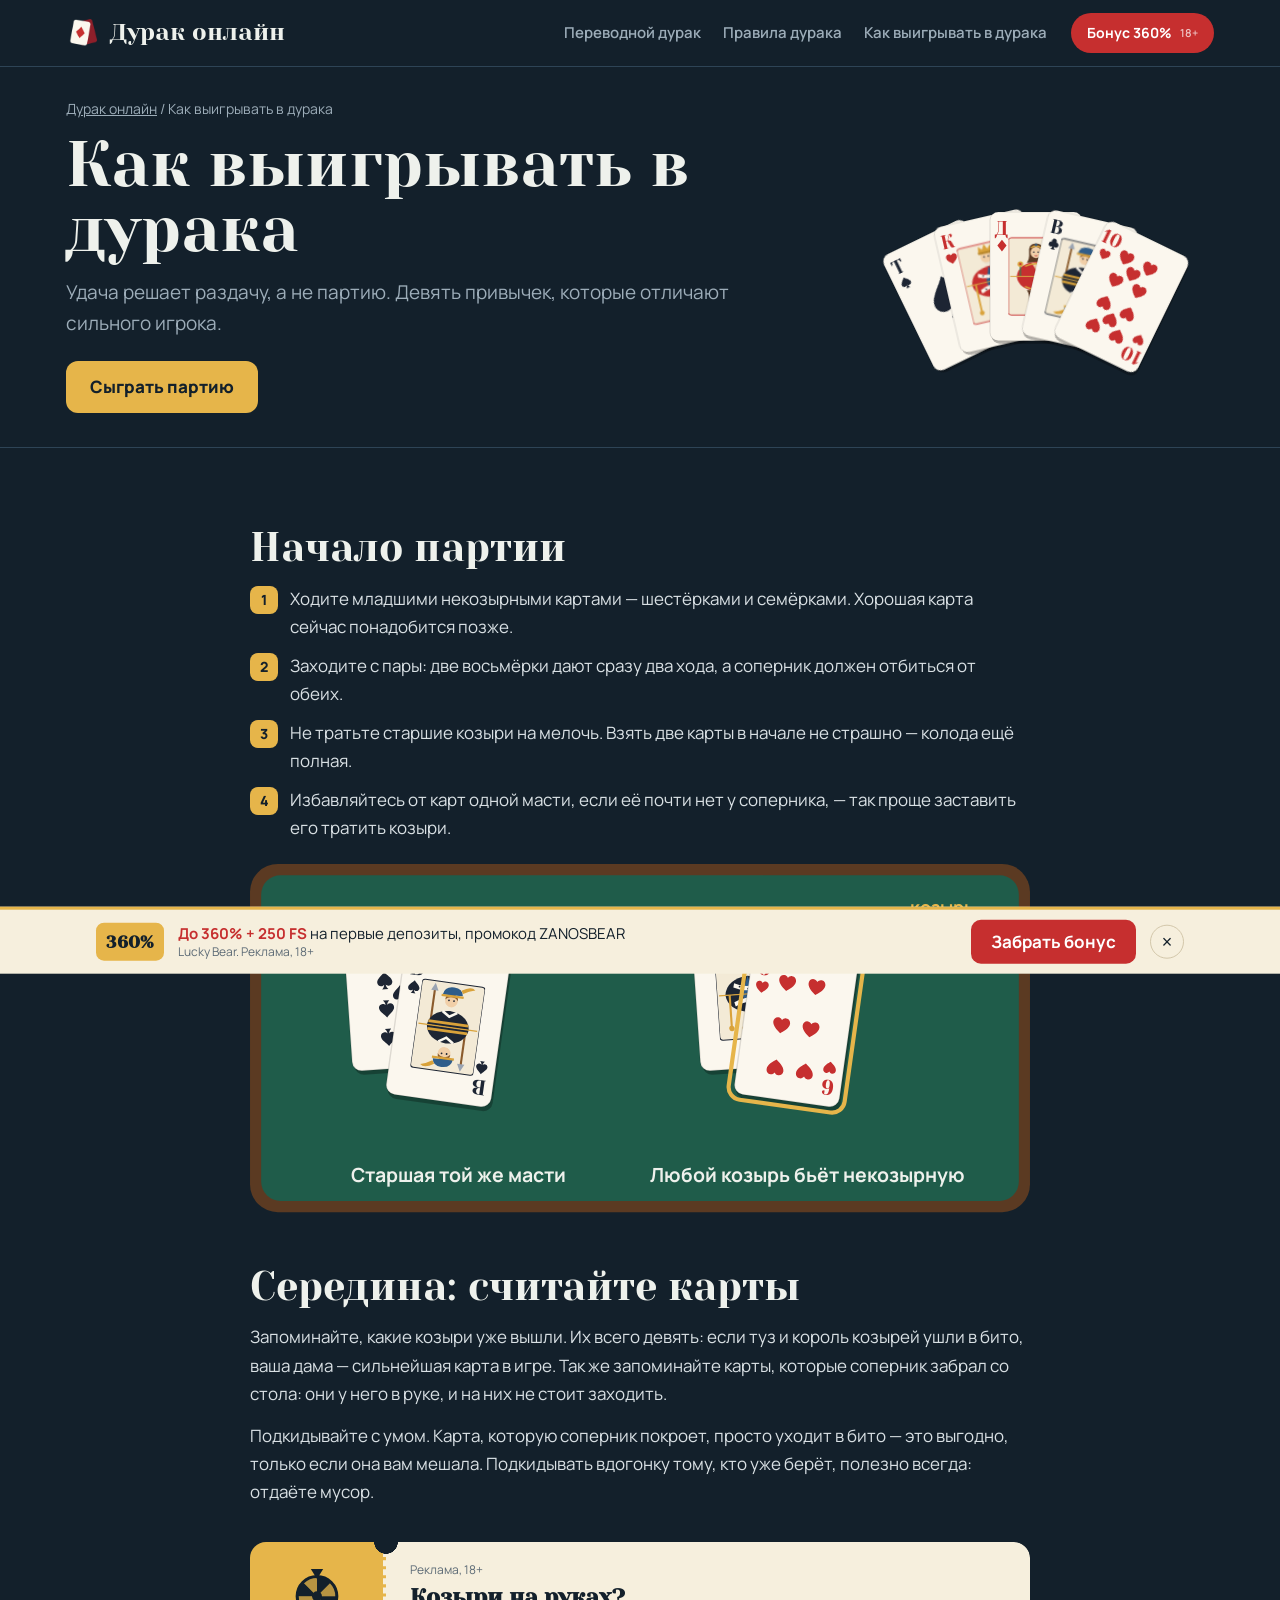
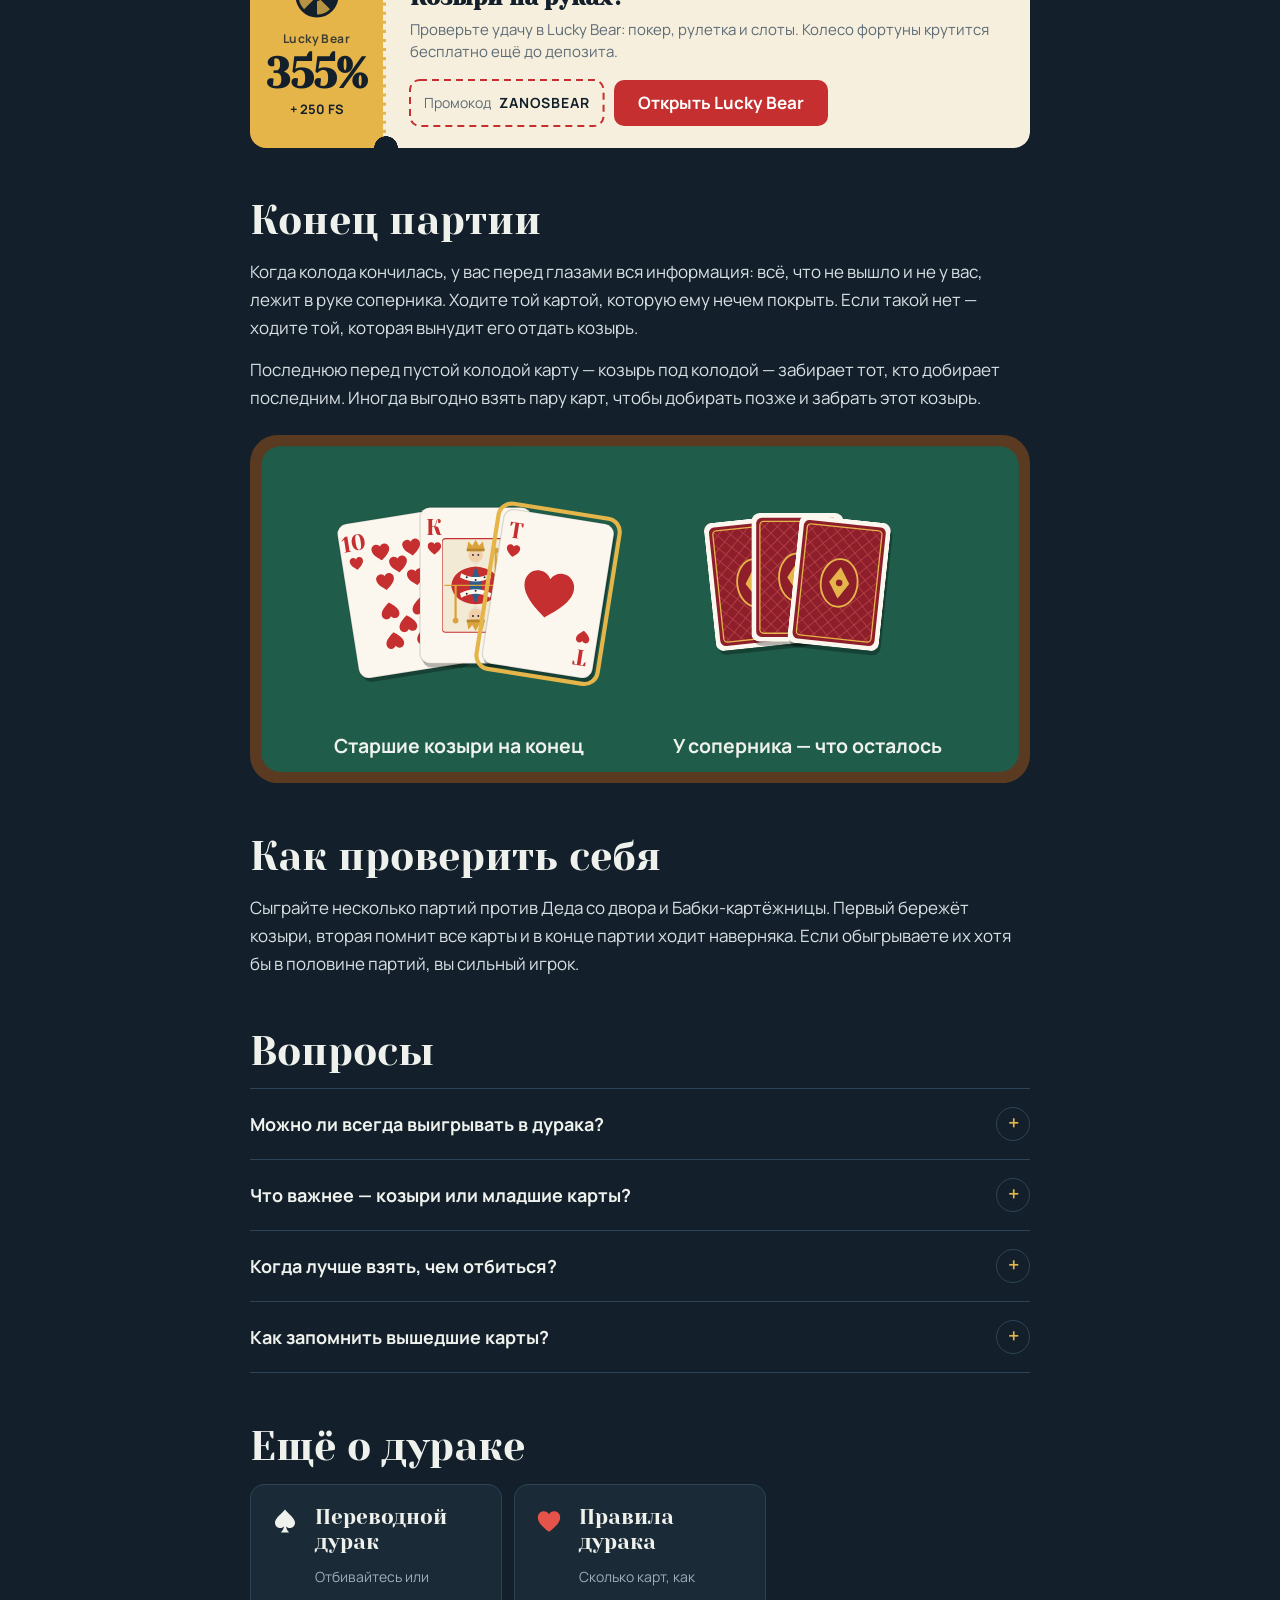
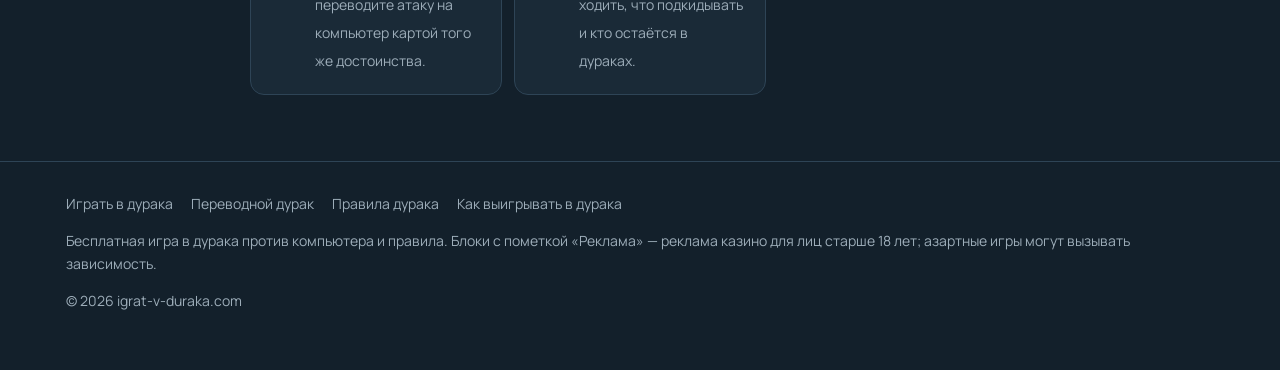
==== commit 410b7640: "Метрика 114224193, подтверждение Вебмастера Co-Authored-By: Claude Opus 5.5 <noreply@anthropic.com>" ====
--- a/kak-vyigrat-v-duraka/index.html
+++ b/kak-vyigrat-v-duraka/index.html
@@ -7,6 +7,7 @@
 <meta name="description" content="Как всегда выигрывать в дурака: какие карты держать, когда брать, как считать козыри и вышедшие карты, что подкидывать и как играть в конце партии." />
 <meta name="robots" content="index, follow, max-image-preview:large" />
 <meta name="theme-color" content="#13202B" />
+<meta name="yandex-verification" content="fa2dde0ade2cb5b2" />
 <link rel="canonical" href="https://igrat-v-duraka.com/kak-vyigrat-v-duraka/" />
 <meta property="og:type" content="website" />
 <meta property="og:site_name" content="Дурак онлайн" />
@@ -22,6 +23,7 @@
 <link rel="stylesheet" href="https://fonts.googleapis.com/css2?family=Yeseva+One&family=Manrope:wght@400;600;700;800&display=swap" />
 <link rel="stylesheet" href="/assets/site.css?v=1" />
 <script type="application/ld+json">{"@context": "https://schema.org", "@graph": [{"@type": "WebPage", "@id": "https://igrat-v-duraka.com/kak-vyigrat-v-duraka/#page", "url": "https://igrat-v-duraka.com/kak-vyigrat-v-duraka/", "name": "Как выигрывать в дурака — 9 советов, которые работают", "description": "Как всегда выигрывать в дурака: какие карты держать, когда брать, как считать козыри и вышедшие карты, что подкидывать и как играть в конце партии.", "inLanguage": "ru-RU", "isPartOf": {"@id": "https://igrat-v-duraka.com/#website"}}, {"@type": "BreadcrumbList", "itemListElement": [{"@type": "ListItem", "position": 1, "name": "Дурак онлайн", "item": "https://igrat-v-duraka.com/"}, {"@type": "ListItem", "position": 2, "name": "Как выигрывать в дурака", "item": "https://igrat-v-duraka.com/kak-vyigrat-v-duraka/"}]}, {"@type": "FAQPage", "@id": "https://igrat-v-duraka.com/kak-vyigrat-v-duraka/#faq", "mainEntity": [{"@type": "Question", "name": "Можно ли всегда выигрывать в дурака?", "acceptedAnswer": {"@type": "Answer", "text": "Нет: при плохой раздаче проиграть может и сильный игрок. Но счёт карт и бережливость к козырям заметно увеличивают долю побед."}}, {"@type": "Question", "name": "Что важнее — козыри или младшие карты?", "acceptedAnswer": {"@type": "Answer", "text": "Козыри решают конец партии. Поэтому в начале ими не разбрасываются, а избавляются от мелочи."}}, {"@type": "Question", "name": "Когда лучше взять, чем отбиться?", "acceptedAnswer": {"@type": "Answer", "text": "Когда отбиться можно только старшим козырем, а колода ещё большая. Пара мелких карт не испортит руку."}}, {"@type": "Question", "name": "Как запомнить вышедшие карты?", "acceptedAnswer": {"@type": "Answer", "text": "Начните с козырей и тузов. Девять козырей и четыре туза запомнить легко, а это самые важные карты."}}]}]}</script>
+<!-- Yandex.Metrika counter --><script type="text/javascript">(function(m,e,t,r,i,k,a){m[i]=m[i]||function(){(m[i].a=m[i].a||[]).push(arguments)};m[i].l=1*new Date();for(var j=0;j<document.scripts.length;j++){if(document.scripts[j].src===r){return;}}k=e.createElement(t),a=e.getElementsByTagName(t)[0],k.async=1,k.src=r,a.parentNode.insertBefore(k,a)})(window,document,"script","https://mc.yandex.ru/metrika/tag.js?id=114224193","ym");ym(114224193,"init",{ssr:true,webvisor:false,clickmap:true,ecommerce:"dataLayer",accurateTrackBounce:true,trackLinks:true});</script><noscript><div><img src="https://mc.yandex.ru/watch/114224193" style="position:absolute;left:-9999px;" alt=""></div></noscript><!-- /Yandex.Metrika counter -->
 </head>
 <body class="durak">
 <svg width="0" height="0" style="position:absolute" aria-hidden="true" focusable="false"><defs><symbol id="su0" viewBox="0 0 24 24"><path d="M12 2.2C9.6 5.6 3.4 9.4 3.4 13.6c0 2.6 2 4.5 4.4 4.5 1.5 0 2.7-.7 3.3-1.6-.2 2-1 3.7-2.7 5.3h7.2c-1.7-1.6-2.5-3.3-2.7-5.3.6.9 1.8 1.6 3.3 1.6 2.4 0 4.4-1.9 4.4-4.5 0-4.2-6.2-8-8.6-11.4z"/></symbol><symbol id="su1" viewBox="0 0 24 24"><path d="M12 21.2C9.2 18.9 2.4 14.4 2.4 8.9 2.4 5.9 4.7 3.6 7.5 3.6c2 0 3.6 1.1 4.5 2.7.9-1.6 2.5-2.7 4.5-2.7 2.8 0 5.1 2.3 5.1 5.3 0 5.5-6.8 10-9.6 12.3z"/></symbol><symbol id="su2" viewBox="0 0 24 24"><path d="M12 1.8 20 12l-8 10.2L4 12z"/></symbol><symbol id="su3" viewBox="0 0 24 24"><path d="M12 2.4a4.4 4.4 0 0 0-4.1 6A4.4 4.4 0 1 0 10.7 16c-.3 2-1.1 3.9-2.7 5.6h8c-1.6-1.7-2.4-3.6-2.7-5.6a4.4 4.4 0 1 0 2.8-7.6A4.4 4.4 0 0 0 12 2.4z"/></symbol><symbol id="fK" viewBox="0 0 60 42"><path d="M8 42Q10 27 30 25Q50 27 52 42Z" fill="currentColor"/><path d="M30 25 24 42H36Z" fill="#2F5D8A"/><path d="M17 31Q30 38 43 31L44 35Q30 42 16 35Z" fill="#FBF7EE"/><circle cx="22" cy="34.6" r=".9" fill="#1D2533"/><circle cx="30" cy="37.2" r=".9" fill="#1D2533"/><circle cx="38" cy="34.6" r=".9" fill="#1D2533"/><path d="M48 12V42" stroke="#D9A23A" stroke-width="2"/><circle cx="48" cy="10.5" r="2.6" fill="#D9A23A"/><circle cx="30" cy="15" r="6.5" fill="#F1CFA8"/><path d="M23.5 16Q30 31 36.5 16Q34 21 30 21Q26 21 23.5 16Z" fill="#E9E1CF"/><path d="M22 10 23.5 2.5 27 6.5 30 1 33 6.5 36.5 2.5 38 10Z" fill="#D9A23A"/><rect x="22" y="9" width="16" height="2.4" fill="#B8862A"/><circle cx="27.6" cy="14.6" r=".85" fill="#1D2533"/><circle cx="32.4" cy="14.6" r=".85" fill="#1D2533"/></symbol><symbol id="fQ" viewBox="0 0 60 42"><path d="M22.5 17Q21 6 30 6Q39 6 37.5 17Q37 23 40 27H20Q23 23 22.5 17Z" fill="#5A3A24"/><path d="M9 42Q11 28 30 26Q49 28 51 42Z" fill="currentColor"/><path d="M25 27 30 35 35 27Z" fill="#F1CFA8"/><path d="M18 31Q30 25 42 31" stroke="#D9A23A" stroke-width="1.6" fill="none"/><path d="M13 42V31" stroke="#3E7A4E" stroke-width="1.5"/><circle cx="13" cy="28.5" r="3" fill="#D9A23A"/><circle cx="13" cy="28.5" r="1.2" fill="#C62F2F"/><circle cx="30" cy="16" r="6" fill="#F1CFA8"/><path d="M28.6 19.3Q30 20.3 31.4 19.3" stroke="#C62F2F" stroke-width=".9" fill="none"/><path d="M24 10.4Q30 5.6 36 10.4L35 11.6Q30 8.4 25 11.6Z" fill="#D9A23A"/><circle cx="30" cy="7.8" r="1.4" fill="#2F5D8A"/><circle cx="27.6" cy="15.6" r=".85" fill="#1D2533"/><circle cx="32.4" cy="15.6" r=".85" fill="#1D2533"/></symbol><symbol id="fJ" viewBox="0 0 60 42"><path d="M13 7V42" stroke="#8A5A2B" stroke-width="2"/><path d="M13 2 16.5 9H9.5Z" fill="#9AA4B2"/><path d="M10 42Q12 28 30 26.5Q48 28 50 42Z" fill="currentColor"/><path d="M11 37H49V39.6H11Z" fill="#D9A23A"/><path d="M23 27.5 30 32 37 27.5" stroke="#FBF7EE" stroke-width="2.4" fill="none"/><circle cx="30" cy="17" r="6" fill="#F1CFA8"/><path d="M24 16.5Q24 10.5 30 10.5Q36 10.5 36 16.5Q34 13.5 30 13.5Q26 13.5 24 16.5Z" fill="#8A5A2B"/><path d="M21 12Q22 4 31 4Q39 4 40 11Z" fill="#2F5D8A"/><path d="M20 11.4H41V13.6H20Z" fill="#D9A23A"/><path d="M38 6Q47 0 51 4Q45 5.5 40 9Z" fill="#D9A23A"/><circle cx="27.6" cy="16.8" r=".85" fill="#1D2533"/><circle cx="32.4" cy="16.8" r=".85" fill="#1D2533"/></symbol></defs></svg>
